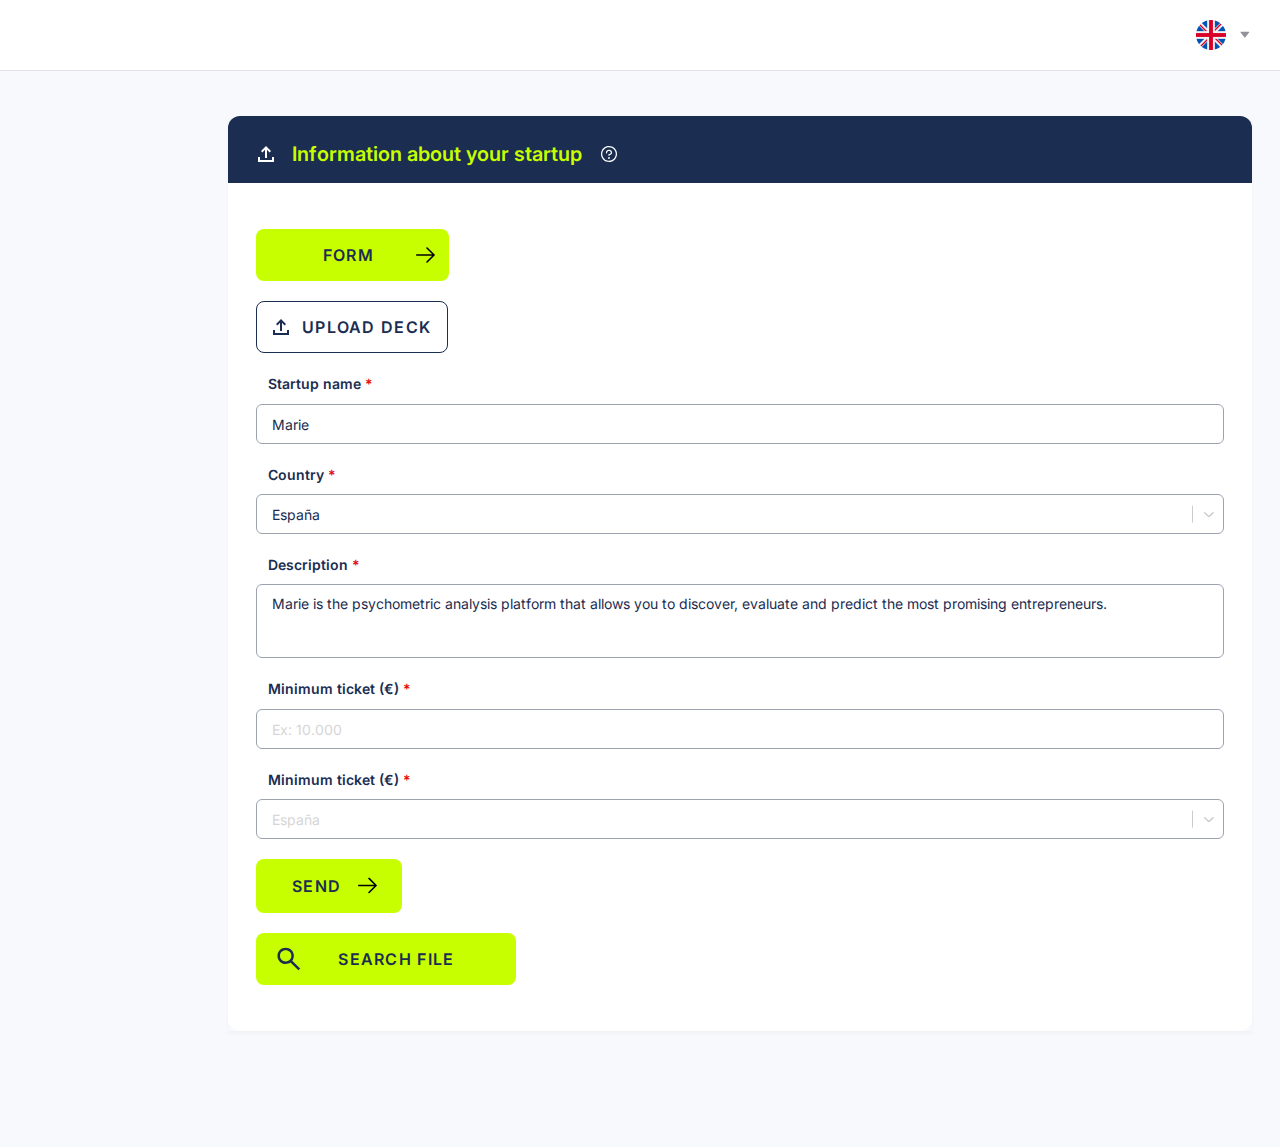
==== index.html @ cdb534d4 "folse" ====
<!DOCTYPE html>
<html lang="en">

<head>
  <meta charset="UTF-8" />
  <meta http-equiv="X-UA-Compatible" content="IE=edge" />
  <meta name="viewport" content="width=device-width, initial-scale=1.0" />
  <link rel="preconnect" href="https://fonts.googleapis.com">
  <link rel="preconnect" href="https://fonts.gstatic.com" crossorigin>
  <link href="https://fonts.googleapis.com/css2?family=Inter:wght@300;400;500;600;700&display=swap" rel="stylesheet">
  <link
    href="https://fonts.googleapis.com/css2?family=Poppins:ital,wght@0,300;0,400;0,500;0,600;0,700;1,300;1,400;1,500;1,600;1,700&display=swap"
    rel="stylesheet">
  <link
    href="https://fonts.googleapis.com/css2?family=Roboto:ital,wght@0,300;0,400;0,500;0,700;1,300;1,400;1,500;1,700&display=swap"
    rel="stylesheet">
  <link rel="stylesheet" href="css/main.css" />
  <!-- <link rel="icon" href="images/logo-small.svg" /> -->
  <title>Home</title>
</head>

<body>
  <div class="main">
    <!-- #header -->
    <header class="header" id="header">
      <div class="autoContainer">
        <div class="header__inner">
          <div class="input input--select _language">
            <input type="hidden">
            <div class="input__container">
              <div class="input__selected">
                <div class="input__image">
                </div>
              </div>
              <span class="ico">
                <svg width="11" height="7" viewBox="0 0 11 7" fill="none" xmlns="http://www.w3.org/2000/svg">
                  <path fill-rule="evenodd" clip-rule="evenodd"
                    d="M9.61886 0C10.038 0 10.2711 0.484796 10.0094 0.812207L5.71985 6.17812C5.51969 6.42851 5.13892 6.42851 4.93876 6.17812L0.649204 0.812207C0.38747 0.484796 0.620583 0 1.03975 0L9.61886 0Z"
                    fill="currentCollor" />
                </svg>
              </span>
            </div>
            <ul class="input__dropdown">
              <li class="input__dropdown-item" data-default data-value="en">
                <div class="input__image">
                  <img src="./images/language/en.png" alt="en">
                </div>
              </li>
              <li class="input__dropdown-item" data-value="sp">
                <div class="input__image">
                  <img src="./images/language/sp.png" alt="sp">
                </div>
              </li>
              <li class="input__dropdown-item" data-value="sp">
                <div class="input__image">
                  <img src="./images/language/sp.png" alt="sp">
                </div>
              </li>
            </ul>
          </div>
        </div>
      </div>
    </header>
    <!-- #header end -->
    <div class="wrapper">
      <!-- #container -->
      <section class="container">
        <div class="container__inner">
          <div class="container__header">
            <button class="button button--ico">
              <span class="ico">
                <svg width="16" height="16" viewBox="0 0 16 16" fill="none" xmlns="http://www.w3.org/2000/svg">
                  <path d="M7 12V3.85L4.4 6.45L3 5L8 0L13 5L11.6 6.45L9 3.85V12H7ZM0 16V11H2V14H14V11H16V16H0Z"
                    fill="currentCollor" />
                </svg>
              </span>
            </button>
            <h5>
              Information about your startup
            </h5>
            <div class="tooltip">
              <div class="tooltip__content">
                <p>Check or complete information about your startup.
                  It will be used to match with investors</p>
                <span class="tooltip__content-shape">
                  <img src="./images/icons/tooltip-shape.svg" alt="shape">
                </span>
              </div>
              <button class="button button--ico tooltip__button">
                <span class="ico">
                  <svg width="21" height="21" viewBox="0 0 21 21" fill="none" xmlns="http://www.w3.org/2000/svg">
                    <path
                      d="M11.7115 15.75C11.7115 15.9896 11.6405 16.2239 11.5074 16.4231C11.3742 16.6223 11.185 16.7776 10.9636 16.8693C10.7423 16.961 10.4987 16.985 10.2636 16.9383C10.0286 16.8915 9.81275 16.7761 9.64332 16.6067C9.47388 16.4372 9.35849 16.2214 9.31174 15.9864C9.265 15.7513 9.28899 15.5077 9.38069 15.2864C9.47239 15.065 9.62767 14.8758 9.82691 14.7426C10.0261 14.6095 10.2604 14.5385 10.5 14.5385C10.8213 14.5385 11.1295 14.6661 11.3567 14.8933C11.5839 15.1205 11.7115 15.4287 11.7115 15.75ZM10.5 4.84615C8.27279 4.84615 6.46154 6.47668 6.46154 8.48077V8.88461C6.46154 9.09883 6.54664 9.30427 6.69811 9.45574C6.84958 9.60721 7.05502 9.69231 7.26923 9.69231C7.48345 9.69231 7.68889 9.60721 7.84036 9.45574C7.99183 9.30427 8.07693 9.09883 8.07693 8.88461V8.48077C8.07693 7.37019 9.16428 6.46154 10.5 6.46154C11.8357 6.46154 12.9231 7.37019 12.9231 8.48077C12.9231 9.59134 11.8357 10.5 10.5 10.5C10.2858 10.5 10.0803 10.5851 9.92888 10.7366C9.77741 10.888 9.69231 11.0935 9.69231 11.3077V12.1154C9.69231 12.3296 9.77741 12.535 9.92888 12.6865C10.0803 12.838 10.2858 12.9231 10.5 12.9231C10.7142 12.9231 10.9197 12.838 11.0711 12.6865C11.2226 12.535 11.3077 12.3296 11.3077 12.1154V12.0427C13.1492 11.7045 14.5385 10.2355 14.5385 8.48077C14.5385 6.47668 12.7272 4.84615 10.5 4.84615ZM21 10.5C21 12.5767 20.3842 14.6068 19.2304 16.3335C18.0767 18.0602 16.4368 19.406 14.5182 20.2007C12.5996 20.9954 10.4884 21.2034 8.45155 20.7982C6.41475 20.3931 4.54383 19.3931 3.07538 17.9246C1.60693 16.4562 0.606904 14.5852 0.201759 12.5484C-0.203385 10.5116 0.00454949 8.40045 0.799269 6.48182C1.59399 4.5632 2.9398 2.92332 4.66652 1.76957C6.39323 0.615814 8.4233 0 10.5 0C13.2839 0.00293982 15.9529 1.11013 17.9214 3.07862C19.8899 5.04712 20.9971 7.71613 21 10.5ZM19.3846 10.5C19.3846 8.74279 18.8635 7.02504 17.8873 5.56397C16.911 4.1029 15.5234 2.96414 13.9 2.29169C12.2765 1.61923 10.4901 1.44328 8.7667 1.7861C7.04325 2.12891 5.46017 2.97509 4.21763 4.21763C2.9751 5.46016 2.12892 7.04325 1.7861 8.7667C1.44329 10.4901 1.61923 12.2765 2.29169 13.9C2.96414 15.5234 4.10291 16.911 5.56398 17.8873C7.02504 18.8635 8.74279 19.3846 10.5 19.3846C12.8555 19.3819 15.1138 18.445 16.7794 16.7794C18.445 15.1138 19.3819 12.8555 19.3846 10.5Z"
                      fill="currentCollor" />
                  </svg>
                </span>
              </button>
            </div>
          </div>
          <div class="container__content">
            <button class="button button--primary">
              <span>
                FORM
              </span>
              <span class="ico">
                <svg width="23" height="19" viewBox="0 0 23 19" fill="none" xmlns="http://www.w3.org/2000/svg">
                  <path
                    d="M12.7382 18.7214C12.6491 18.6332 12.5784 18.5284 12.5302 18.4131C12.482 18.2978 12.4572 18.1742 12.4572 18.0493C12.4572 17.9245 12.482 17.8009 12.5302 17.6855C12.5784 17.5702 12.6491 17.4655 12.7382 17.3772L19.7278 10.4498L0.958301 10.4498C0.704143 10.4498 0.460395 10.3497 0.280679 10.1716C0.100963 9.99345 -4.26266e-07 9.75183 -4.15253e-07 9.49989C-4.04241e-07 9.24795 0.100963 9.00633 0.280679 8.82818C0.460395 8.65004 0.704143 8.54995 0.958301 8.54995L19.7278 8.54996L12.7382 1.62254C12.5584 1.4443 12.4574 1.20254 12.4574 0.950464C12.4574 0.698385 12.5584 0.456631 12.7382 0.278384C12.918 0.100137 13.1619 -4.28158e-07 13.4162 -4.1892e-07C13.6705 -4.09682e-07 13.9144 0.100137 14.0942 0.278384L22.7189 8.82781C22.808 8.91603 22.8787 9.0208 22.927 9.13612C22.9752 9.25144 23 9.37506 23 9.49989C23 9.62473 22.9752 9.74834 22.927 9.86366C22.8787 9.97898 22.808 10.0837 22.7189 10.172L14.0942 18.7214C14.0052 18.8097 13.8995 18.8798 13.7832 18.9276C13.6669 18.9754 13.5422 19 13.4162 19C13.2903 19 13.1656 18.9754 13.0493 18.9276C12.9329 18.8798 12.8272 18.8097 12.7382 18.7214Z"
                    fill="currentCollor" />
                </svg>
              </span>
            </button>
            <button class="button button--border">
              <span class="ico">
                <svg width="16" height="16" viewBox="0 0 16 16" fill="none" xmlns="http://www.w3.org/2000/svg">
                  <path d="M7 12V3.85L4.4 6.45L3 5L8 0L13 5L11.6 6.45L9 3.85V12H7ZM0 16V11H2V14H14V11H16V16H0Z"
                    fill="currentCollor" />
                </svg>
              </span>
              <span>
                upload deck
              </span>
            </button>
            <div class="input__wrapper">
              <label for="name">
                Startup name
                <span>
                  *
                </span>
              </label>
              <div class="input">
                <input type="text" placeholder="Marie" id="name">
              </div>
            </div>
            <div class="input__wrapper">
              <label>
                Country
                <span>
                  *
                </span>
              </label>
              <div class="input input--select">
                <input type="hidden">
                <div class="input__container">
                  <div class="input__selected">
                  </div>
                  <div class="input__container-ico">
                    <span class="ico">
                      <svg width="440" height="240" viewBox="0 0 440 240" fill="none">
                        <path
                          d="M9.76325 9.88357C-3.25442 22.9006 -3.25442 44.0072 9.76325 57.0239L172.836 219.937C198.876 245.951 241.07 245.941 267.096 219.917L430.106 56.9039C443.126 43.8872 443.126 22.7806 430.106 9.76325C417.09 -3.25442 395.983 -3.25442 382.966 9.76325L243.446 149.284C230.43 162.304 209.323 162.301 196.306 149.284L56.9036 9.88357C43.8862 -3.13409 22.7806 -3.13409 9.76325 9.88357Z"
                          fill="currentCollor" />
                      </svg>
                    </span>
                  </div>
                </div>
                <ul class="input__dropdown">
                  <li class="input__dropdown-item" data-default data-value="sp">
                    <span>
                      España
                    </span>
                  </li>
                  <li class="input__dropdown-item" data-value="en">
                    <span>
                      English
                    </span>
                  </li>
                  <li class="input__dropdown-item" data-value="tr">
                    <span>
                      Turkish
                    </span>
                  </li>
                </ul>
              </div>
            </div>
            <div class="input__wrapper">
              <label>
                Description
                <span>
                  *
                </span>
              </label>
              <div class="input">
                <textarea
                  placeholder="Marie is the psychometric analysis platform that allows you to discover, evaluate and predict the most promising entrepreneurs."></textarea>
              </div>
            </div>
            <div class="input__wrapper">
              <label>
                Minimum ticket (€)
                <span>
                  *
                </span>
              </label>
              <div class="input input--opacity">
                <input type="text" placeholder="Ex: 10.000">
              </div>
            </div>
            <div class="input__wrapper">
              <label>
                Minimum ticket (€)
                <span>
                  *
                </span>
              </label>
              <div class="input input--select input--opacity">
                <input type="hidden">
                <div class="input__container">
                  <div class="input__selected">
                  </div>
                  <div class="input__container-ico">
                    <span class="ico">
                      <svg width="440" height="240" viewBox="0 0 440 240" fill="none">
                        <path
                          d="M9.76325 9.88357C-3.25442 22.9006 -3.25442 44.0072 9.76325 57.0239L172.836 219.937C198.876 245.951 241.07 245.941 267.096 219.917L430.106 56.9039C443.126 43.8872 443.126 22.7806 430.106 9.76325C417.09 -3.25442 395.983 -3.25442 382.966 9.76325L243.446 149.284C230.43 162.304 209.323 162.301 196.306 149.284L56.9036 9.88357C43.8862 -3.13409 22.7806 -3.13409 9.76325 9.88357Z"
                          fill="currentCollor" />
                      </svg>
                    </span>
                  </div>
                </div>
                <ul class="input__dropdown">
                  <li class="input__dropdown-item" data-default data-value="sp">
                    <span>
                      España
                    </span>
                  </li>
                  <li class="input__dropdown-item" data-value="en">
                    <span>
                      English
                    </span>
                  </li>
                  <li class="input__dropdown-item" data-value="tr">
                    <span>
                      Turkish
                    </span>
                  </li>
                </ul>
              </div>
            </div>
            <button class="button button--primary _sm">
              <span>
                send
              </span>
              <span class="ico">
                <svg width="23" height="19" viewBox="0 0 23 19" fill="none" xmlns="http://www.w3.org/2000/svg">
                  <path
                    d="M12.7382 18.7214C12.6491 18.6332 12.5784 18.5284 12.5302 18.4131C12.482 18.2978 12.4572 18.1742 12.4572 18.0493C12.4572 17.9245 12.482 17.8009 12.5302 17.6855C12.5784 17.5702 12.6491 17.4655 12.7382 17.3772L19.7278 10.4498L0.958301 10.4498C0.704143 10.4498 0.460395 10.3497 0.280679 10.1716C0.100963 9.99345 -4.26266e-07 9.75183 -4.15253e-07 9.49989C-4.04241e-07 9.24795 0.100963 9.00633 0.280679 8.82818C0.460395 8.65004 0.704143 8.54995 0.958301 8.54995L19.7278 8.54996L12.7382 1.62254C12.5584 1.4443 12.4574 1.20254 12.4574 0.950464C12.4574 0.698385 12.5584 0.456631 12.7382 0.278384C12.918 0.100137 13.1619 -4.28158e-07 13.4162 -4.1892e-07C13.6705 -4.09682e-07 13.9144 0.100137 14.0942 0.278384L22.7189 8.82781C22.808 8.91603 22.8787 9.0208 22.927 9.13612C22.9752 9.25144 23 9.37506 23 9.49989C23 9.62473 22.9752 9.74834 22.927 9.86366C22.8787 9.97898 22.808 10.0837 22.7189 10.172L14.0942 18.7214C14.0052 18.8097 13.8995 18.8798 13.7832 18.9276C13.6669 18.9754 13.5422 19 13.4162 19C13.2903 19 13.1656 18.9754 13.0493 18.9276C12.9329 18.8798 12.8272 18.8097 12.7382 18.7214Z"
                    fill="currentCollor" />
                </svg>
              </span>
            </button>
            <button class="button button--primary _icoLeft">
              <span>
                search file
              </span>
              <span class="ico">
                <svg width="26" height="26" viewBox="0 0 26 26" fill="none" xmlns="http://www.w3.org/2000/svg">
                  <path
                    d="M23.1811 25.3158L14.5722 16.6947C13.8889 17.2421 13.1032 17.6754 12.215 17.9947C11.3268 18.314 10.3816 18.4737 9.37951 18.4737C6.89705 18.4737 4.7963 17.6125 3.07725 15.8901C1.3582 14.1677 0.498225 12.064 0.497314 9.57894C0.497314 7.09298 1.35729 4.98926 3.07725 3.26778C4.79721 1.54631 6.89796 0.685116 9.37951 0.684204C11.862 0.684204 13.9632 1.5454 15.6831 3.26778C17.4031 4.99017 18.2626 7.09389 18.2617 9.57894C18.2617 10.5824 18.1023 11.5289 17.7834 12.4184C17.4646 13.3079 17.0319 14.0947 16.4853 14.7789L25.0942 23.4L23.1811 25.3158ZM9.37951 15.7368C11.0876 15.7368 12.5398 15.1384 13.7359 13.9415C14.932 12.7446 15.5296 11.2904 15.5287 9.57894C15.5287 7.86841 14.9311 6.4147 13.7359 5.21778C12.5407 4.02087 11.0885 3.42196 9.37951 3.42105C7.6714 3.42105 6.21973 4.01996 5.0245 5.21778C3.82928 6.41561 3.23121 7.86933 3.2303 9.57894C3.2303 11.2895 3.82837 12.7436 5.0245 13.9415C6.22064 15.1393 7.67231 15.7377 9.37951 15.7368Z"
                    fill="currentCollor" />
                </svg>
              </span>
            </button>
          </div>
        </div>
      </section>
      <!-- #container end -->
    </div>

  </div>
  <!-- <script src="js/main.js"></script> -->
  <script src="js/customSelect.js"></script>
</body>

</html>
---- css/main.css ----
@import "./animate.css";
@-webkit-keyframes zoomInCenter {
  from {
    opacity: 0;
    -webkit-transform: translate(-50%, -50%) scale(0.9);
            transform: translate(-50%, -50%) scale(0.9);
  }
  30% {
    opacity: 1;
  }
  to {
    opacity: 1;
    -webkit-transform: translate(-50%, -50%) scale(1);
            transform: translate(-50%, -50%) scale(1);
  }
}
@keyframes zoomInCenter {
  from {
    opacity: 0;
    -webkit-transform: translate(-50%, -50%) scale(0.9);
            transform: translate(-50%, -50%) scale(0.9);
  }
  30% {
    opacity: 1;
  }
  to {
    opacity: 1;
    -webkit-transform: translate(-50%, -50%) scale(1);
            transform: translate(-50%, -50%) scale(1);
  }
}
@-webkit-keyframes zoomIn {
  from {
    opacity: 0;
    -webkit-transform: scale(0.9);
            transform: scale(0.9);
  }
  30% {
    opacity: 1;
  }
  to {
    opacity: 1;
    -webkit-transform: scale(1);
            transform: scale(1);
  }
}
@keyframes zoomIn {
  from {
    opacity: 0;
    -webkit-transform: scale(0.9);
            transform: scale(0.9);
  }
  30% {
    opacity: 1;
  }
  to {
    opacity: 1;
    -webkit-transform: scale(1);
            transform: scale(1);
  }
}
@-webkit-keyframes fadeInUp {
  from {
    opacity: 0;
    -webkit-transform: translateY(10%);
            transform: translateY(10%);
  }
  to {
    opacity: 1;
    -webkit-transform: translateY(0);
            transform: translateY(0);
  }
}
@keyframes fadeInUp {
  from {
    opacity: 0;
    -webkit-transform: translateY(10%);
            transform: translateY(10%);
  }
  to {
    opacity: 1;
    -webkit-transform: translateY(0);
            transform: translateY(0);
  }
}
@-webkit-keyframes sticky {
  from {
    opacity: 0;
    -webkit-transform: translateY(-110%);
            transform: translateY(-110%);
  }
  50% {
    opacity: 1;
  }
  to {
    opacity: 1;
    -webkit-transform: translateY(0);
            transform: translateY(0);
  }
}
@keyframes sticky {
  from {
    opacity: 0;
    -webkit-transform: translateY(-110%);
            transform: translateY(-110%);
  }
  50% {
    opacity: 1;
  }
  to {
    opacity: 1;
    -webkit-transform: translateY(0);
            transform: translateY(0);
  }
}
@-webkit-keyframes animInUp {
  from {
    -webkit-transform: translateY(10%) scale(0.98);
            transform: translateY(10%) scale(0.98);
  }
  to {
    -webkit-transform: translateY(0);
            transform: translateY(0);
  }
}
@keyframes animInUp {
  from {
    -webkit-transform: translateY(10%) scale(0.98);
            transform: translateY(10%) scale(0.98);
  }
  to {
    -webkit-transform: translateY(0);
            transform: translateY(0);
  }
}
.animInUp {
  -webkit-animation-name: animInUp;
  animation-name: animInUp;
}

.zoomInCenter {
  -webkit-animation-name: zoomInCenter;
          animation-name: zoomInCenter;
  -webkit-animation-timing-function: ease-in-out;
          animation-timing-function: ease-in-out;
}

/* Typography */
h1 {
  font-size: 52px;
}

h2 {
  font-size: 48px;
}
h2._sm {
  font-size: 40px;
}

h3 {
  font-size: 32px;
}

h4 {
  font-size: 24px;
}

h5 {
  font-size: 20px;
}

h6 {
  font-size: 16px;
}

h1,
h2,
h3,
h4,
h5,
h6 {
  font-family: "Inter", sans-serif;
  font-weight: 600;
  line-height: 1.2em;
}

p {
  line-height: 1.6em;
}
p._lg {
  font-size: 20px;
}

:root {
  height: 100%;
}

html {
  height: 100%;
  scroll-behavior: smooth;
}

* {
  margin: 0px;
  padding: 0px;
  border: none;
  outline: none;
  -webkit-box-sizing: border-box;
          box-sizing: border-box;
}

button {
  cursor: pointer;
  outline: none;
  background: transparent;
}
button:focus {
  outline: none;
}

input::-webkit-outer-spin-button,
input::-webkit-inner-spin-button {
  -webkit-appearance: none;
  margin: 0;
}

/* width */
::-webkit-scrollbar {
  width: 6px;
  height: 6px;
}

/* Track */
::-webkit-scrollbar-track {
  background: #fff;
}

/* Handle */
::-webkit-scrollbar-thumb {
  background: rgba(0, 0, 0, 0.2);
  border-radius: 10px;
}

/* Handle on hover */
::-webkit-scrollbar-thumb:hover {
  background: rgba(0, 0, 0, 0.3);
}

body {
  height: 100%;
  cursor: default;
  font-size: 14px;
  color: #1b2d51;
  line-height: 1.6em;
  font-weight: 400;
  font-family: "Inter", sans-serif;
  background: #f7f9fc;
  -webkit-font-smoothing: antialiased;
  -moz-font-smoothing: antialiased;
}

body.active {
  overflow: hidden;
}

a {
  cursor: pointer;
  text-decoration: none;
  color: #000;
}

ul,
li {
  list-style: none;
  padding: 0px;
  margin: 0px;
}

img,
svg {
  pointer-events: none;
}

.main {
  display: -webkit-box;
  display: -ms-flexbox;
  display: flex;
  -webkit-box-orient: vertical;
  -webkit-box-direction: normal;
      -ms-flex-direction: column;
          flex-direction: column;
  overflow: hidden;
  min-height: 100%;
}

.autoContainer {
  max-width: 1600px;
  margin: 0 auto;
  padding: 0 28px;
}

.wrapper {
  width: 100%;
  max-width: 1584px;
  margin: 0 auto;
  padding: 70px 0 70px 200px;
}

.input {
  display: -webkit-box;
  display: -ms-flexbox;
  display: flex;
  width: 100%;
  font-size: 14px;
}
.input input,
.input textarea, .input__selected {
  padding: 0.8em 1.1em 0.7em;
  border-radius: 6px;
  width: 100%;
  background-color: #fff;
  border: 1px solid #9CA3AF;
  resize: none;
  -webkit-transition: 0.3s ease-out;
  transition: 0.3s ease-out;
  color: #1b2d51;
  font-family: "Inter", sans-serif;
  font-style: normal;
  font-weight: 400;
  font-size: inherit;
  line-height: 1;
}
.input input::-webkit-input-placeholder, .input textarea::-webkit-input-placeholder, .input__selected::-webkit-input-placeholder {
  color: inherit;
}
.input input::-moz-placeholder, .input textarea::-moz-placeholder, .input__selected::-moz-placeholder {
  color: inherit;
}
.input input:-ms-input-placeholder, .input textarea:-ms-input-placeholder, .input__selected:-ms-input-placeholder {
  color: inherit;
}
.input input::-ms-input-placeholder, .input textarea::-ms-input-placeholder, .input__selected::-ms-input-placeholder {
  color: inherit;
}
.input input::placeholder,
.input textarea::placeholder, .input__selected::placeholder {
  color: inherit;
}
.input input:focus,
.input textarea:focus {
  border-color: #000000;
}
.input textarea {
  min-height: 74px;
}
.input--opacity input::-webkit-input-placeholder {
  color: #D6D6D6;
}
.input--opacity input::-moz-placeholder {
  color: #D6D6D6;
}
.input--opacity input:-ms-input-placeholder {
  color: #D6D6D6;
}
.input--opacity input::-ms-input-placeholder {
  color: #D6D6D6;
}
.input--opacity input::placeholder {
  color: #D6D6D6;
}
.input--opacity .input__selected {
  color: #D6D6D6;
}
.input--select {
  position: relative;
  min-width: 130px;
}
.input--select .input__selected {
  cursor: pointer;
  -webkit-transition: all 0.2s ease-in-out 0s;
  transition: all 0.2s ease-in-out 0s;
  -moz-transition: all 0.2s ease-in-out 0s;
  padding: 0.9em 3em 0.8em 1.1em;
}
.input--select .input__dropdown {
  position: absolute;
  top: 100%;
  left: 0;
  width: 100%;
  border: 1px solid #ccc;
  border-top: unset;
  font-size: inherit;
  border-radius: 0 0 6px 6px;
  -webkit-transition: all 0.2s ease-in-out 0s;
  transition: all 0.2s ease-in-out 0s;
  -moz-transition: all 0.2s ease-in-out 0s;
  max-height: 0;
  opacity: 0;
  pointer-events: none;
  background: #fff;
}
.input--select .input__dropdown-item {
  padding: 0.5em 1.1em 0.5em;
  border-bottom: 1px solid #ccc;
  -webkit-transition: all 0.2s ease-in-out 0s;
  transition: all 0.2s ease-in-out 0s;
  -moz-transition: all 0.2s ease-in-out 0s;
  cursor: pointer;
}
.input--select .input__dropdown-item:last-child {
  border-bottom: unset;
}
.input--select .input__dropdown-item:hover {
  opacity: 0.7;
}
.input--select .input__container {
  position: relative;
  font-size: inherit;
  width: inherit;
  -webkit-transition: all 0.2s ease-in-out 0s;
  transition: all 0.2s ease-in-out 0s;
  -moz-transition: all 0.2s ease-in-out 0s;
}
.input--select .input__container-ico {
  font-size: inherit;
  position: absolute;
  right: 10px;
  top: 50%;
  -webkit-transform: translateY(-50%);
          transform: translateY(-50%);
  width: 1.6em;
  height: 1.2em;
  color: #ccc;
}
.input--select .input__container-ico::before {
  content: "";
  width: 1px;
  height: 100%;
  position: absolute;
  left: 0;
  top: 0;
  background: currentColor;
}
.input--select .input__container-ico .ico {
  color: inherit;
  font-size: inherit;
  width: 0.7em;
  height: 0.7em;
  position: absolute;
  right: 0;
  top: 50%;
  -webkit-transform: translateY(-50%);
          transform: translateY(-50%);
}
.input--select .input__container:hover {
  opacity: 0.7;
}
.input--select.active .input__selected {
  border-color: #000000;
  border-radius: 6px 6px 0 0;
  border-bottom-color: #ccc;
}
.input--select.active .input__dropdown {
  max-height: 500px;
  opacity: 1;
  pointer-events: all;
  border-color: #000000;
}
.input--select.active .input__container-ico .ico {
  -webkit-transform: translateY(-50%) rotate(180deg);
          transform: translateY(-50%) rotate(180deg);
}
.input--select._language {
  min-width: 56px;
  width: auto;
}
.input--select._language .input__selected {
  padding: 0 24px 0 0;
  border: unset;
}
.input--select._language .input__image {
  font-size: 15px;
  width: 2em;
  height: 2em;
  display: -webkit-box;
  display: -ms-flexbox;
  display: flex;
  -webkit-box-align: center;
      -ms-flex-align: center;
          align-items: center;
  -webkit-box-pack: center;
      -ms-flex-pack: center;
          justify-content: center;
  border-radius: 50%;
}
.input--select._language .input__image img {
  width: 100%;
  height: 100%;
}
.input--select._language .input__container .ico {
  position: absolute;
  right: 0;
  top: 50%;
  -webkit-transform: translateY(-50%);
          transform: translateY(-50%);
  color: #92929d;
  width: 10px;
}
.input--select._language .input__dropdown {
  top: calc(100% + 20px);
  -webkit-box-shadow: 0px 3px 4px 0px rgba(0, 0, 0, 0.1);
          box-shadow: 0px 3px 4px 0px rgba(0, 0, 0, 0.1);
  border: 1px solid #ccc;
}
.input--select._language .input__dropdown-item {
  padding: 10px 5px;
  display: -webkit-box;
  display: -ms-flexbox;
  display: flex;
  -webkit-box-align: center;
      -ms-flex-align: center;
          align-items: center;
  -webkit-box-pack: center;
      -ms-flex-pack: center;
          justify-content: center;
}
.input--select._language.active .input__dropdown {
  border-radius: 6px;
}
.input__wrapper {
  width: 100%;
  display: -webkit-box;
  display: -ms-flexbox;
  display: flex;
  -webkit-box-orient: vertical;
  -webkit-box-direction: normal;
      -ms-flex-direction: column;
          flex-direction: column;
  gap: 8px;
}
.input__wrapper label {
  padding-left: 12px;
  font-size: 14px;
  font-weight: 600;
}
.input__wrapper label span {
  color: #e40d0d;
}

.button {
  cursor: pointer;
  display: -webkit-box;
  display: -ms-flexbox;
  display: flex;
  -webkit-box-align: center;
      -ms-flex-align: center;
          align-items: center;
  -webkit-box-pack: center;
      -ms-flex-pack: center;
          justify-content: center;
  padding: 1.07em 1em;
  border: 1px solid transparent;
  border-radius: 0.5em;
  color: #1b2d51;
  font-family: "Inter", sans-serif;
  font-style: normal;
  font-weight: 600;
  font-size: 16px;
  letter-spacing: 1.28px;
  line-height: 1;
  -webkit-transition: all 0.3s ease;
  transition: all 0.3s ease;
}
.button--primary {
  background: #c7ff00;
  gap: 40px;
  position: relative;
  min-width: 193px;
  text-transform: uppercase;
  padding: 1.07em 2.5em 1.07em 2em;
}
.button--primary:hover {
  opacity: 0.7;
}
.button--primary .ico {
  font-size: inherit;
  position: absolute;
  right: 13px;
  top: 50%;
  -webkit-transform: translateY(-50%);
          transform: translateY(-50%);
  color: #000000;
  width: 1.18em;
  height: 1.43em;
}
.button--primary._sm {
  min-width: 146px;
  padding: 0.9em 1.5em;
  -webkit-box-pack: end;
      -ms-flex-pack: end;
          justify-content: flex-end;
  gap: 17px;
}
.button--primary._sm .ico {
  position: unset;
  -webkit-transform: unset;
          transform: unset;
}
.button--primary._icoLeft {
  padding: 1.07em 2em 1.07em 3.3em;
  min-width: 260px;
}
.button--primary._icoLeft .ico {
  right: unset;
  left: 20px;
  top: 50%;
  width: 1.5em;
  height: 1.5em;
  color: #1b2d51;
}
.button--border {
  gap: 13px;
  border-color: #1b2d51;
  text-transform: uppercase;
}
.button--border:hover {
  background: rgba(27, 45, 81, 0.1);
}
.button--ico {
  width: 21px;
  height: 21px;
  padding: unset;
}
.button--ico:hover {
  opacity: 0.7;
}
.button:active {
  opacity: 0.7;
}
.button:disabled {
  cursor: default;
  opacity: 0.5 !important;
}

.ratioImage {
  position: relative;
  padding-bottom: 65%;
  width: 100%;
}
.ratioImage img {
  position: absolute;
  top: 0;
  left: 0;
  width: 100%;
  height: 100%;
  -o-object-fit: cover;
     object-fit: cover;
}
.ratioImage--contain img {
  -o-object-fit: contain;
     object-fit: contain;
}

.badge {
  border-radius: 100px;
  padding: 0.3em 0.5em;
  color: #000000;
  font-style: normal;
  font-weight: 500;
  font-size: 15px;
  line-height: 1;
}

.checkbox {
  display: -webkit-inline-box;
  display: -ms-inline-flexbox;
  display: inline-flex;
  position: relative;
  font-size: 18px;
  z-index: 0;
}
.checkbox input {
  width: 1em;
  height: 1em;
  z-index: 1;
  font-size: inherit;
  opacity: 0;
}
.checkbox input:checked + span::before {
  border-color: #000000;
}
.checkbox span {
  position: absolute;
  top: 0;
  left: 0;
  width: 100%;
  height: 100%;
}
.checkbox span::after {
  content: "";
  position: absolute;
  display: block;
  top: 0;
  left: 0;
  width: 100%;
  height: 100%;
  border: 1.5px solid #000000;
  -webkit-box-sizing: border-box;
          box-sizing: border-box;
}
.checkbox span::before {
  content: "";
  position: absolute;
  display: block;
  top: 40%;
  left: 50%;
  width: 0.25em;
  height: 0.5em;
  border-bottom: 1.5px solid rgba(0, 0, 0, 0.2);
  border-right: 1.5px solid rgba(0, 0, 0, 0.2);
  -webkit-transition: 0.1s ease;
  transition: 0.1s ease;
  -webkit-transform: translate(-50%, -50%) rotate(45deg);
          transform: translate(-50%, -50%) rotate(45deg);
}
.checkbox__outer {
  display: -webkit-box;
  display: -ms-flexbox;
  display: flex;
  -webkit-box-align: center;
      -ms-flex-align: center;
          align-items: center;
}
.checkbox__outer label {
  color: #000000;
  font-style: normal;
  font-weight: 400;
  font-size: 16px;
  line-height: 1.4;
  margin-left: 0.7em;
}
.checkbox__outer label a {
  color: inherit;
  font-style: normal;
  font-weight: 400;
  font-size: inherit;
  text-decoration: underline;
  -webkit-transition: 0.3s ease;
  transition: 0.3s ease;
}
.checkbox__outer label a:hover {
  opacity: 0.6;
}

.custIcon {
  position: relative;
  display: inline-block;
  font-size: 16px;
  height: 0.8em;
  width: 0.8em;
  color: inherit;
}
.custIcon--left::before {
  content: "";
  display: block;
  position: absolute;
  top: 50%;
  left: 50%;
  width: 75%;
  height: 75%;
  background: transparent;
  border-left: 2px solid currentColor;
  border-bottom: 2px solid currentColor;
  -webkit-transform: translate(-25%, -50%) rotate(45deg);
          transform: translate(-25%, -50%) rotate(45deg);
}
.custIcon--rtArr:after {
  content: "";
  display: block;
  position: absolute;
  top: 50%;
  left: 50%;
  width: 75%;
  height: 75%;
  background: transparent;
  border-right: 2px solid currentColor;
  border-top: 2px solid currentColor;
  -webkit-transform: translate(-50%, -50%);
          transform: translate(-50%, -50%);
}
.custIcon--rtArr::before {
  content: "";
  display: block;
  position: absolute;
  top: 50%;
  left: 50%;
  width: 100%;
  height: 2px;
  background: currentColor;
  -webkit-transform: translate(-50%, -50%) rotate(-45deg);
          transform: translate(-50%, -50%) rotate(-45deg);
}
.custIcon--right::before {
  content: "";
  display: block;
  position: absolute;
  top: 50%;
  left: 50%;
  width: 75%;
  height: 75%;
  background: transparent;
  border-right: 2px solid currentColor;
  border-top: 2px solid currentColor;
  -webkit-transform: translate(-75%, -50%) rotate(45deg);
          transform: translate(-75%, -50%) rotate(45deg);
}
.custIcon--up::before {
  content: "";
  position: absolute;
  display: block;
  top: 50%;
  left: 50%;
  border-bottom: 5px solid #7b8a8a;
  border-right: 5px solid transparent;
  border-left: 5px solid transparent;
  -webkit-transform: translate(-50%, -50%);
          transform: translate(-50%, -50%);
  -webkit-transition: all 0.3s ease-in-out;
  transition: all 0.3s ease-in-out;
}
.custIcon--down::before {
  content: "";
  position: absolute;
  display: block;
  top: 50%;
  left: 50%;
  border-top: 5px solid #7b8a8a;
  border-right: 5px solid transparent;
  border-left: 5px solid transparent;
  -webkit-transform: translate(-50%, -50%);
          transform: translate(-50%, -50%);
  -webkit-transition: all 0.3s ease-in-out;
  transition: all 0.3s ease-in-out;
}
.custIcon--cross:before, .custIcon--cross:after {
  content: "";
  display: block;
  position: absolute;
  top: 50%;
  left: 50%;
  width: 2px;
  height: 100%;
  background: #000000;
}
.custIcon--cross:before {
  -webkit-transform: translate(-50%, -50%) rotate(45deg);
          transform: translate(-50%, -50%) rotate(45deg);
}
.custIcon--cross:after {
  -webkit-transform: translate(-50%, -50%) rotate(-45deg);
          transform: translate(-50%, -50%) rotate(-45deg);
}
.custIcon--tick {
  margin-right: 5px;
}
.custIcon--tick:after {
  content: "";
  display: block;
  position: absolute;
  top: 50%;
  left: 50%;
  width: 45%;
  height: 80%;
  border-bottom: 2px solid #000000;
  border-right: 2px solid #000000;
  -webkit-transform: translate(-50%, -50%) rotate(45deg);
          transform: translate(-50%, -50%) rotate(45deg);
}
.custIcon--dots {
  font-size: 5px;
  width: 1em;
  height: 1em;
  border-radius: 50%;
  background: #000000;
  -webkit-transition: 0.2s ease-in;
  transition: 0.2s ease-in;
}
.custIcon--dots:before, .custIcon--dots:after {
  content: "";
  display: block;
  position: absolute;
  top: 0;
  width: 1em;
  height: 1em;
  border-radius: 50%;
  background: inherit;
  -webkit-transition: 0.2s ease-in;
  transition: 0.2s ease-in;
}
.custIcon--dots:before {
  left: calc(100% + 0.75em);
}
.custIcon--dots:after {
  right: calc(100% + 0.75em);
}
.custIcon--dots.active {
  width: 4.5em;
  border-radius: 2px;
}
.custIcon--dots.active:before, .custIcon--dots.active:after {
  opacity: 0;
}
.custIcon--rounded {
  font-size: inherit;
  width: 1em;
  height: 1em;
  border-radius: 50%;
  background: #c7ff00;
}
.custIcon--rounded:after {
  top: 45%;
  width: 25%;
  height: 50%;
  border-color: #000000;
}

.noBreak {
  white-space: nowrap;
}

.ico {
  display: -webkit-box;
  display: -ms-flexbox;
  display: flex;
  -webkit-box-align: center;
      -ms-flex-align: center;
          align-items: center;
  -webkit-box-pack: center;
      -ms-flex-pack: center;
          justify-content: center;
  font-size: 16px;
  width: 1em;
  height: 1em;
  -webkit-transition: all 0.2s ease-in-out 0s;
  transition: all 0.2s ease-in-out 0s;
  -moz-transition: all 0.2s ease-in-out 0s;
}
.ico svg {
  fill: currentColor;
  width: 100%;
  height: 100%;
}
.ico--stroke svg {
  fill: transparent;
  stroke: currentColor;
}
.ico--image img {
  width: 100%;
  height: 100%;
}

.tooltip {
  position: relative;
  font-size: 14px;
  z-index: 2;
}
.tooltip__content {
  font-size: inherit;
  position: absolute;
  bottom: calc(100% + 16px);
  left: 50%;
  -webkit-transform: translateX(-50%) scale(0);
          transform: translateX(-50%) scale(0);
  width: 458px;
  padding: 1.57em 1.4em 1.42em;
  background: #c7ff00;
  border-radius: 12px;
  -webkit-box-shadow: 0px 3px 4px 0px rgba(0, 0, 0, 0.03);
          box-shadow: 0px 3px 4px 0px rgba(0, 0, 0, 0.03);
  text-align: center;
  -webkit-transition: all 0.2s ease-in-out 0s;
  transition: all 0.2s ease-in-out 0s;
  -moz-transition: all 0.2s ease-in-out 0s;
  opacity: 0;
  pointer-events: none;
}
.tooltip__content-shape {
  position: absolute;
  display: -webkit-box;
  display: -ms-flexbox;
  display: flex;
  -webkit-box-align: center;
      -ms-flex-align: center;
          align-items: center;
  -webkit-box-pack: center;
      -ms-flex-pack: center;
          justify-content: center;
  width: 26px;
  bottom: -10px;
  left: 50%;
  -webkit-transform: translateX(-50%);
          transform: translateX(-50%);
}
.tooltip__content p {
  max-width: 340px;
  margin: 0 auto;
}
.tooltip:hover .tooltip__content {
  -webkit-transform: translateX(-50%) scale(1);
          transform: translateX(-50%) scale(1);
  opacity: 1;
}

.footer {
  margin-top: auto;
}
.header {
  position: absolute;
  top: 0;
  left: 0;
  width: 100%;
  z-index: 1;
  -webkit-transition: 0.2s ease-out;
  transition: 0.2s ease-out;
  -webkit-transition-property: opacity, padding, -webkit-transform;
  transition-property: opacity, padding, -webkit-transform;
  transition-property: opacity, transform, padding;
  transition-property: opacity, transform, padding, -webkit-transform;
  background: #fff;
  border-bottom: 1px solid #e2e2ea;
  padding: 20px 0;
}
.header__inner {
  position: relative;
  display: -webkit-box;
  display: -ms-flexbox;
  display: flex;
  -webkit-box-align: center;
      -ms-flex-align: center;
          align-items: center;
  -webkit-box-pack: end;
      -ms-flex-pack: end;
          justify-content: flex-end;
  gap: 30px;
  z-index: 2;
}
.header__inner .burger {
  display: none;
}
.header.sticky {
  position: fixed;
  padding: 20px 0;
  -webkit-animation: 0.3s sticky ease-in;
          animation: 0.3s sticky ease-in;
  -webkit-transition-duration: 0.5s;
          transition-duration: 0.5s;
}

.burger {
  cursor: pointer;
  display: block;
  position: relative;
  font-size: 10px;
  width: 2.6em;
  height: 2em;
  color: #fff;
  background: transparent;
  -webkit-transition: 0.2s ease;
  transition: 0.2s ease;
}
.burger span, .burger::after, .burger::before {
  position: absolute;
  left: 50%;
  width: 100%;
  height: 0.32em;
  background-color: currentColor;
  border-radius: 0.4em;
  -webkit-transition: all 0.3s ease;
  transition: all 0.3s ease;
}
.burger span {
  top: 50%;
  -webkit-transform: translate(-50%, -50%);
          transform: translate(-50%, -50%);
}
.burger::before {
  content: "";
  top: 0;
  -webkit-transform: translateX(-50%);
          transform: translateX(-50%);
}
.burger::after {
  content: "";
  bottom: 0;
  -webkit-transform: translateX(-50%);
          transform: translateX(-50%);
}
.burger:hover {
  opacity: 0.8;
}
.burger.active {
  color: #c7ff00;
}
.burger.active::before {
  top: 50%;
  -webkit-transform: translate(-50%, -50%) rotate(45deg);
          transform: translate(-50%, -50%) rotate(45deg);
}
.burger.active::after {
  bottom: 50%;
  -webkit-transform: translate(-50%, 50%) rotate(-45deg);
          transform: translate(-50%, 50%) rotate(-45deg);
}
.burger.active span {
  width: 0;
  opacity: 0;
  -webkit-transition: 0.2s ease;
  transition: 0.2s ease;
}

.container {
  padding: 46px 28px;
}
.container__inner {
  -webkit-box-shadow: 0px 3px 4px 0px rgba(0, 0, 0, 0.03);
          box-shadow: 0px 3px 4px 0px rgba(0, 0, 0, 0.03);
}
.container__header {
  background: #1b2d51;
  padding: 26px 27px 17px;
  border-radius: 12px 12px 0 0;
  display: -webkit-box;
  display: -ms-flexbox;
  display: flex;
  -webkit-box-align: center;
      -ms-flex-align: center;
          align-items: center;
  gap: 16px;
}
.container__header h5 {
  color: #c7ff00;
}
.container__header .button .ico {
  color: #fff;
}
.container__content {
  padding: 46px 28px;
  background: #fff;
  display: -webkit-box;
  display: -ms-flexbox;
  display: flex;
  -webkit-box-orient: vertical;
  -webkit-box-direction: normal;
      -ms-flex-direction: column;
          flex-direction: column;
  gap: 20px;
  -webkit-box-align: start;
      -ms-flex-align: start;
          align-items: flex-start;
  border-radius: 0 0 12px 12px;
}

@media (max-width: 1160px) {
  .autoContainer {
    padding: 0 40px;
  }
}
@media (max-width: 1025px) {
  .autoContainer {
    padding: 0 30px;
  }
}
@media (max-width: 940px) {
  .autoContainer {
    padding: 0 25px;
  }
}
@media (max-width: 768px) {
  .autoContainer {
    padding: 0 15px;
  }
}
@media (max-width: 580px) {
  ._hideMob {
    display: none;
  }
}
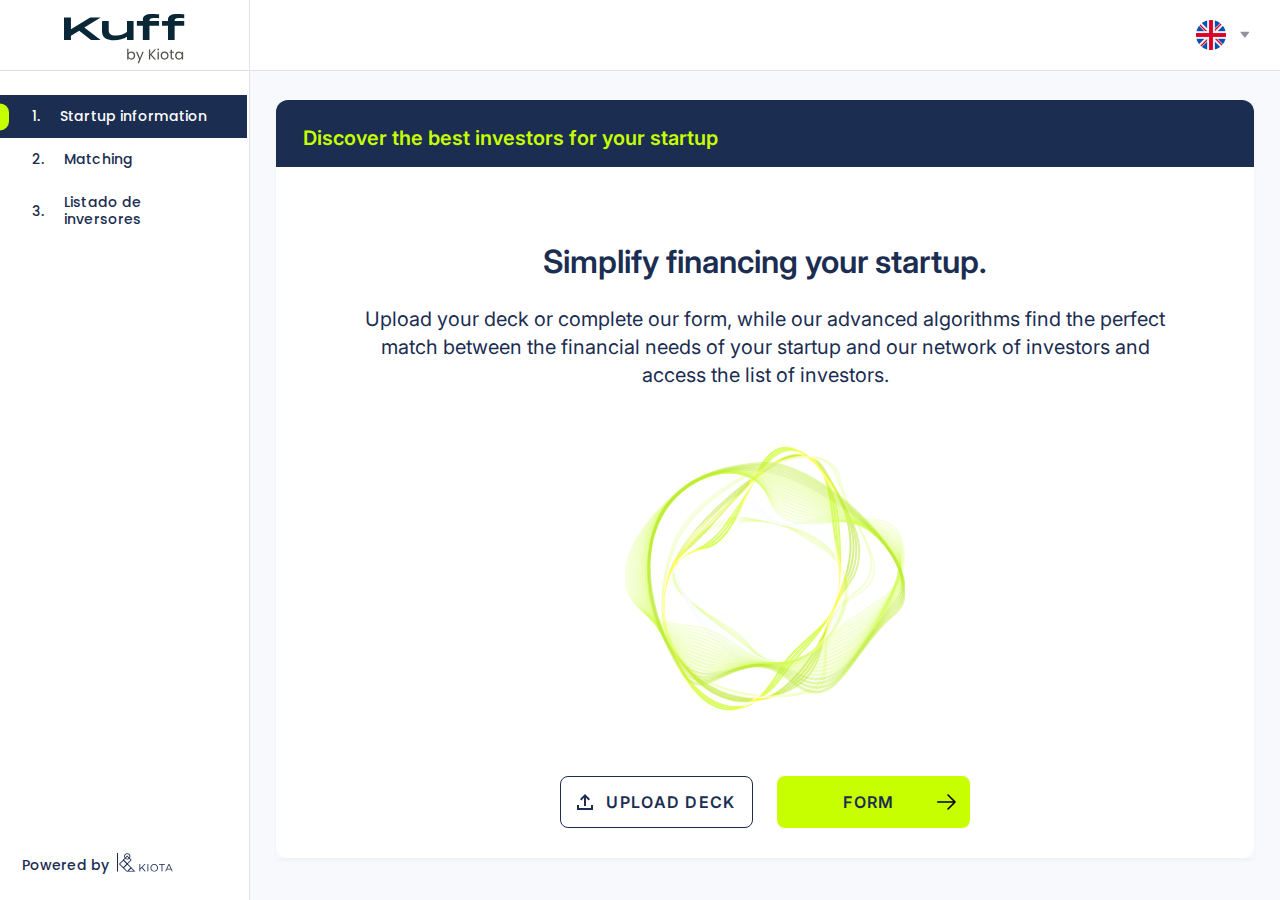
==== commit 03bc9d1a: "two pages" ====
--- a/index.html
+++ b/index.html
@@ -25,6 +25,9 @@
     <header class="header" id="header">
       <div class="autoContainer">
         <div class="header__inner">
+          <a href="#" class="logo">
+            <img src="./images/logo.svg" alt="logo">
+          </a>
           <div class="input input--select _language">
             <input type="hidden">
             <div class="input__container">
@@ -58,217 +61,116 @@
               </li>
             </ul>
           </div>
+          <div class="burger" id="menuBtn">
+            <span>
+            </span>
+          </div>
         </div>
       </div>
     </header>
-    <!-- #header end -->
+    <!-- #header end-->
+    <!-- #sidebar -->
+    <sidebar class="sidebar" id="menu">
+      <div class="sidebar__inner">
+        <div class="sidebar__inner-header">
+          <a href="#" class="logo">
+            <img src="./images/logo.svg" alt="logo">
+          </a>
+        </div>
+        <div class="sidebar__inner-group">
+          <a href="#" class="sidebar__link active">
+            <span>
+              1.
+            </span>
+            <span>
+              Startup information
+            </span>
+          </a>
+          <a href="#" class="sidebar__link">
+            <span>
+              2.
+            </span>
+            <span>
+              Matching
+            </span>
+          </a>
+          <a href="#" class="sidebar__link">
+            <span>
+              3.
+            </span>
+            <span>
+              Listado de inversores
+            </span>
+          </a>
+        </div>
+        <div class="sidebar__footer">
+          <div class="sidebar__footer-text">
+            Powered by
+          </div>
+          <div class="sidebar__footer-logo">
+            <img src="./images/sidebar-logo.svg" alt="logo">
+          </div>
+        </div>
+      </div>
+    </sidebar>
+    <!-- #sidebar end -->
     <div class="wrapper">
-      <!-- #container -->
+      <!-- #welcome -->
       <section class="container">
         <div class="container__inner">
           <div class="container__header">
-            <button class="button button--ico">
-              <span class="ico">
-                <svg width="16" height="16" viewBox="0 0 16 16" fill="none" xmlns="http://www.w3.org/2000/svg">
-                  <path d="M7 12V3.85L4.4 6.45L3 5L8 0L13 5L11.6 6.45L9 3.85V12H7ZM0 16V11H2V14H14V11H16V16H0Z"
-                    fill="currentCollor" />
-                </svg>
-              </span>
-            </button>
             <h5>
-              Information about your startup
+              Discover the best investors for your startup
             </h5>
-            <div class="tooltip">
-              <div class="tooltip__content">
-                <p>Check or complete information about your startup.
-                  It will be used to match with investors</p>
-                <span class="tooltip__content-shape">
-                  <img src="./images/icons/tooltip-shape.svg" alt="shape">
-                </span>
-              </div>
-              <button class="button button--ico tooltip__button">
-                <span class="ico">
-                  <svg width="21" height="21" viewBox="0 0 21 21" fill="none" xmlns="http://www.w3.org/2000/svg">
-                    <path
-                      d="M11.7115 15.75C11.7115 15.9896 11.6405 16.2239 11.5074 16.4231C11.3742 16.6223 11.185 16.7776 10.9636 16.8693C10.7423 16.961 10.4987 16.985 10.2636 16.9383C10.0286 16.8915 9.81275 16.7761 9.64332 16.6067C9.47388 16.4372 9.35849 16.2214 9.31174 15.9864C9.265 15.7513 9.28899 15.5077 9.38069 15.2864C9.47239 15.065 9.62767 14.8758 9.82691 14.7426C10.0261 14.6095 10.2604 14.5385 10.5 14.5385C10.8213 14.5385 11.1295 14.6661 11.3567 14.8933C11.5839 15.1205 11.7115 15.4287 11.7115 15.75ZM10.5 4.84615C8.27279 4.84615 6.46154 6.47668 6.46154 8.48077V8.88461C6.46154 9.09883 6.54664 9.30427 6.69811 9.45574C6.84958 9.60721 7.05502 9.69231 7.26923 9.69231C7.48345 9.69231 7.68889 9.60721 7.84036 9.45574C7.99183 9.30427 8.07693 9.09883 8.07693 8.88461V8.48077C8.07693 7.37019 9.16428 6.46154 10.5 6.46154C11.8357 6.46154 12.9231 7.37019 12.9231 8.48077C12.9231 9.59134 11.8357 10.5 10.5 10.5C10.2858 10.5 10.0803 10.5851 9.92888 10.7366C9.77741 10.888 9.69231 11.0935 9.69231 11.3077V12.1154C9.69231 12.3296 9.77741 12.535 9.92888 12.6865C10.0803 12.838 10.2858 12.9231 10.5 12.9231C10.7142 12.9231 10.9197 12.838 11.0711 12.6865C11.2226 12.535 11.3077 12.3296 11.3077 12.1154V12.0427C13.1492 11.7045 14.5385 10.2355 14.5385 8.48077C14.5385 6.47668 12.7272 4.84615 10.5 4.84615ZM21 10.5C21 12.5767 20.3842 14.6068 19.2304 16.3335C18.0767 18.0602 16.4368 19.406 14.5182 20.2007C12.5996 20.9954 10.4884 21.2034 8.45155 20.7982C6.41475 20.3931 4.54383 19.3931 3.07538 17.9246C1.60693 16.4562 0.606904 14.5852 0.201759 12.5484C-0.203385 10.5116 0.00454949 8.40045 0.799269 6.48182C1.59399 4.5632 2.9398 2.92332 4.66652 1.76957C6.39323 0.615814 8.4233 0 10.5 0C13.2839 0.00293982 15.9529 1.11013 17.9214 3.07862C19.8899 5.04712 20.9971 7.71613 21 10.5ZM19.3846 10.5C19.3846 8.74279 18.8635 7.02504 17.8873 5.56397C16.911 4.1029 15.5234 2.96414 13.9 2.29169C12.2765 1.61923 10.4901 1.44328 8.7667 1.7861C7.04325 2.12891 5.46017 2.97509 4.21763 4.21763C2.9751 5.46016 2.12892 7.04325 1.7861 8.7667C1.44329 10.4901 1.61923 12.2765 2.29169 13.9C2.96414 15.5234 4.10291 16.911 5.56398 17.8873C7.02504 18.8635 8.74279 19.3846 10.5 19.3846C12.8555 19.3819 15.1138 18.445 16.7794 16.7794C18.445 15.1138 19.3819 12.8555 19.3846 10.5Z"
-                      fill="currentCollor" />
-                  </svg>
-                </span>
-              </button>
-            </div>
           </div>
           <div class="container__content">
-            <button class="button button--primary">
-              <span>
-                FORM
-              </span>
-              <span class="ico">
-                <svg width="23" height="19" viewBox="0 0 23 19" fill="none" xmlns="http://www.w3.org/2000/svg">
-                  <path
-                    d="M12.7382 18.7214C12.6491 18.6332 12.5784 18.5284 12.5302 18.4131C12.482 18.2978 12.4572 18.1742 12.4572 18.0493C12.4572 17.9245 12.482 17.8009 12.5302 17.6855C12.5784 17.5702 12.6491 17.4655 12.7382 17.3772L19.7278 10.4498L0.958301 10.4498C0.704143 10.4498 0.460395 10.3497 0.280679 10.1716C0.100963 9.99345 -4.26266e-07 9.75183 -4.15253e-07 9.49989C-4.04241e-07 9.24795 0.100963 9.00633 0.280679 8.82818C0.460395 8.65004 0.704143 8.54995 0.958301 8.54995L19.7278 8.54996L12.7382 1.62254C12.5584 1.4443 12.4574 1.20254 12.4574 0.950464C12.4574 0.698385 12.5584 0.456631 12.7382 0.278384C12.918 0.100137 13.1619 -4.28158e-07 13.4162 -4.1892e-07C13.6705 -4.09682e-07 13.9144 0.100137 14.0942 0.278384L22.7189 8.82781C22.808 8.91603 22.8787 9.0208 22.927 9.13612C22.9752 9.25144 23 9.37506 23 9.49989C23 9.62473 22.9752 9.74834 22.927 9.86366C22.8787 9.97898 22.808 10.0837 22.7189 10.172L14.0942 18.7214C14.0052 18.8097 13.8995 18.8798 13.7832 18.9276C13.6669 18.9754 13.5422 19 13.4162 19C13.2903 19 13.1656 18.9754 13.0493 18.9276C12.9329 18.8798 12.8272 18.8097 12.7382 18.7214Z"
-                    fill="currentCollor" />
-                </svg>
-              </span>
-            </button>
-            <button class="button button--border">
-              <span class="ico">
-                <svg width="16" height="16" viewBox="0 0 16 16" fill="none" xmlns="http://www.w3.org/2000/svg">
-                  <path d="M7 12V3.85L4.4 6.45L3 5L8 0L13 5L11.6 6.45L9 3.85V12H7ZM0 16V11H2V14H14V11H16V16H0Z"
-                    fill="currentCollor" />
-                </svg>
-              </span>
-              <span>
-                upload deck
-              </span>
-            </button>
-            <div class="input__wrapper">
-              <label for="name">
-                Startup name
-                <span>
-                  *
-                </span>
-              </label>
-              <div class="input">
-                <input type="text" placeholder="Marie" id="name">
+            <div class="welcome">
+              <div class="welcome__box">
+                <h3>
+                  Simplify financing your startup.
+                </h3>
+                <p class="_lg">
+                  Upload your deck or complete our form, while our advanced algorithms find the perfect match between
+                  the
+                  financial needs of your startup and our network of investors and access the list of investors.
+                </p>
+              </div>
+              <div class="welcome__image">
+                <img src="./images/welcome.svg" alt="welcome">
+              </div>
+              <div class="welcome__group">
+                <button class="button button--border">
+                  <span class="ico">
+                    <svg width="16" height="16" viewBox="0 0 16 16" fill="none" xmlns="http://www.w3.org/2000/svg">
+                      <path d="M7 12V3.85L4.4 6.45L3 5L8 0L13 5L11.6 6.45L9 3.85V12H7ZM0 16V11H2V14H14V11H16V16H0Z"
+                        fill="currentCollor"></path>
+                    </svg>
+                  </span>
+                  <span>
+                    upload deck
+                  </span>
+                </button>
+                <button class="button button--primary">
+                  <span>
+                    FORM
+                  </span>
+                  <span class="ico">
+                    <svg width="23" height="19" viewBox="0 0 23 19" fill="none" xmlns="http://www.w3.org/2000/svg">
+                      <path
+                        d="M12.7382 18.7214C12.6491 18.6332 12.5784 18.5284 12.5302 18.4131C12.482 18.2978 12.4572 18.1742 12.4572 18.0493C12.4572 17.9245 12.482 17.8009 12.5302 17.6855C12.5784 17.5702 12.6491 17.4655 12.7382 17.3772L19.7278 10.4498L0.958301 10.4498C0.704143 10.4498 0.460395 10.3497 0.280679 10.1716C0.100963 9.99345 -4.26266e-07 9.75183 -4.15253e-07 9.49989C-4.04241e-07 9.24795 0.100963 9.00633 0.280679 8.82818C0.460395 8.65004 0.704143 8.54995 0.958301 8.54995L19.7278 8.54996L12.7382 1.62254C12.5584 1.4443 12.4574 1.20254 12.4574 0.950464C12.4574 0.698385 12.5584 0.456631 12.7382 0.278384C12.918 0.100137 13.1619 -4.28158e-07 13.4162 -4.1892e-07C13.6705 -4.09682e-07 13.9144 0.100137 14.0942 0.278384L22.7189 8.82781C22.808 8.91603 22.8787 9.0208 22.927 9.13612C22.9752 9.25144 23 9.37506 23 9.49989C23 9.62473 22.9752 9.74834 22.927 9.86366C22.8787 9.97898 22.808 10.0837 22.7189 10.172L14.0942 18.7214C14.0052 18.8097 13.8995 18.8798 13.7832 18.9276C13.6669 18.9754 13.5422 19 13.4162 19C13.2903 19 13.1656 18.9754 13.0493 18.9276C12.9329 18.8798 12.8272 18.8097 12.7382 18.7214Z"
+                        fill="currentCollor"></path>
+                    </svg>
+                  </span>
+                </button>
               </div>
             </div>
-            <div class="input__wrapper">
-              <label>
-                Country
-                <span>
-                  *
-                </span>
-              </label>
-              <div class="input input--select">
-                <input type="hidden">
-                <div class="input__container">
-                  <div class="input__selected">
-                  </div>
-                  <div class="input__container-ico">
-                    <span class="ico">
-                      <svg width="440" height="240" viewBox="0 0 440 240" fill="none">
-                        <path
-                          d="M9.76325 9.88357C-3.25442 22.9006 -3.25442 44.0072 9.76325 57.0239L172.836 219.937C198.876 245.951 241.07 245.941 267.096 219.917L430.106 56.9039C443.126 43.8872 443.126 22.7806 430.106 9.76325C417.09 -3.25442 395.983 -3.25442 382.966 9.76325L243.446 149.284C230.43 162.304 209.323 162.301 196.306 149.284L56.9036 9.88357C43.8862 -3.13409 22.7806 -3.13409 9.76325 9.88357Z"
-                          fill="currentCollor" />
-                      </svg>
-                    </span>
-                  </div>
-                </div>
-                <ul class="input__dropdown">
-                  <li class="input__dropdown-item" data-default data-value="sp">
-                    <span>
-                      España
-                    </span>
-                  </li>
-                  <li class="input__dropdown-item" data-value="en">
-                    <span>
-                      English
-                    </span>
-                  </li>
-                  <li class="input__dropdown-item" data-value="tr">
-                    <span>
-                      Turkish
-                    </span>
-                  </li>
-                </ul>
-              </div>
-            </div>
-            <div class="input__wrapper">
-              <label>
-                Description
-                <span>
-                  *
-                </span>
-              </label>
-              <div class="input">
-                <textarea
-                  placeholder="Marie is the psychometric analysis platform that allows you to discover, evaluate and predict the most promising entrepreneurs."></textarea>
-              </div>
-            </div>
-            <div class="input__wrapper">
-              <label>
-                Minimum ticket (€)
-                <span>
-                  *
-                </span>
-              </label>
-              <div class="input input--opacity">
-                <input type="text" placeholder="Ex: 10.000">
-              </div>
-            </div>
-            <div class="input__wrapper">
-              <label>
-                Minimum ticket (€)
-                <span>
-                  *
-                </span>
-              </label>
-              <div class="input input--select input--opacity">
-                <input type="hidden">
-                <div class="input__container">
-                  <div class="input__selected">
-                  </div>
-                  <div class="input__container-ico">
-                    <span class="ico">
-                      <svg width="440" height="240" viewBox="0 0 440 240" fill="none">
-                        <path
-                          d="M9.76325 9.88357C-3.25442 22.9006 -3.25442 44.0072 9.76325 57.0239L172.836 219.937C198.876 245.951 241.07 245.941 267.096 219.917L430.106 56.9039C443.126 43.8872 443.126 22.7806 430.106 9.76325C417.09 -3.25442 395.983 -3.25442 382.966 9.76325L243.446 149.284C230.43 162.304 209.323 162.301 196.306 149.284L56.9036 9.88357C43.8862 -3.13409 22.7806 -3.13409 9.76325 9.88357Z"
-                          fill="currentCollor" />
-                      </svg>
-                    </span>
-                  </div>
-                </div>
-                <ul class="input__dropdown">
-                  <li class="input__dropdown-item" data-default data-value="sp">
-                    <span>
-                      España
-                    </span>
-                  </li>
-                  <li class="input__dropdown-item" data-value="en">
-                    <span>
-                      English
-                    </span>
-                  </li>
-                  <li class="input__dropdown-item" data-value="tr">
-                    <span>
-                      Turkish
-                    </span>
-                  </li>
-                </ul>
-              </div>
-            </div>
-            <button class="button button--primary _sm">
-              <span>
-                send
-              </span>
-              <span class="ico">
-                <svg width="23" height="19" viewBox="0 0 23 19" fill="none" xmlns="http://www.w3.org/2000/svg">
-                  <path
-                    d="M12.7382 18.7214C12.6491 18.6332 12.5784 18.5284 12.5302 18.4131C12.482 18.2978 12.4572 18.1742 12.4572 18.0493C12.4572 17.9245 12.482 17.8009 12.5302 17.6855C12.5784 17.5702 12.6491 17.4655 12.7382 17.3772L19.7278 10.4498L0.958301 10.4498C0.704143 10.4498 0.460395 10.3497 0.280679 10.1716C0.100963 9.99345 -4.26266e-07 9.75183 -4.15253e-07 9.49989C-4.04241e-07 9.24795 0.100963 9.00633 0.280679 8.82818C0.460395 8.65004 0.704143 8.54995 0.958301 8.54995L19.7278 8.54996L12.7382 1.62254C12.5584 1.4443 12.4574 1.20254 12.4574 0.950464C12.4574 0.698385 12.5584 0.456631 12.7382 0.278384C12.918 0.100137 13.1619 -4.28158e-07 13.4162 -4.1892e-07C13.6705 -4.09682e-07 13.9144 0.100137 14.0942 0.278384L22.7189 8.82781C22.808 8.91603 22.8787 9.0208 22.927 9.13612C22.9752 9.25144 23 9.37506 23 9.49989C23 9.62473 22.9752 9.74834 22.927 9.86366C22.8787 9.97898 22.808 10.0837 22.7189 10.172L14.0942 18.7214C14.0052 18.8097 13.8995 18.8798 13.7832 18.9276C13.6669 18.9754 13.5422 19 13.4162 19C13.2903 19 13.1656 18.9754 13.0493 18.9276C12.9329 18.8798 12.8272 18.8097 12.7382 18.7214Z"
-                    fill="currentCollor" />
-                </svg>
-              </span>
-            </button>
-            <button class="button button--primary _icoLeft">
-              <span>
-                search file
-              </span>
-              <span class="ico">
-                <svg width="26" height="26" viewBox="0 0 26 26" fill="none" xmlns="http://www.w3.org/2000/svg">
-                  <path
-                    d="M23.1811 25.3158L14.5722 16.6947C13.8889 17.2421 13.1032 17.6754 12.215 17.9947C11.3268 18.314 10.3816 18.4737 9.37951 18.4737C6.89705 18.4737 4.7963 17.6125 3.07725 15.8901C1.3582 14.1677 0.498225 12.064 0.497314 9.57894C0.497314 7.09298 1.35729 4.98926 3.07725 3.26778C4.79721 1.54631 6.89796 0.685116 9.37951 0.684204C11.862 0.684204 13.9632 1.5454 15.6831 3.26778C17.4031 4.99017 18.2626 7.09389 18.2617 9.57894C18.2617 10.5824 18.1023 11.5289 17.7834 12.4184C17.4646 13.3079 17.0319 14.0947 16.4853 14.7789L25.0942 23.4L23.1811 25.3158ZM9.37951 15.7368C11.0876 15.7368 12.5398 15.1384 13.7359 13.9415C14.932 12.7446 15.5296 11.2904 15.5287 9.57894C15.5287 7.86841 14.9311 6.4147 13.7359 5.21778C12.5407 4.02087 11.0885 3.42196 9.37951 3.42105C7.6714 3.42105 6.21973 4.01996 5.0245 5.21778C3.82928 6.41561 3.23121 7.86933 3.2303 9.57894C3.2303 11.2895 3.82837 12.7436 5.0245 13.9415C6.22064 15.1393 7.67231 15.7377 9.37951 15.7368Z"
-                    fill="currentCollor" />
-                </svg>
-              </span>
-            </button>
           </div>
         </div>
       </section>
-      <!-- #container end -->
+      <!-- #welcome end -->
     </div>
-
   </div>
-  <!-- <script src="js/main.js"></script> -->
+  <script src="js/main.js"></script>
   <script src="js/customSelect.js"></script>
 </body>
 
--- a/css/main.css
+++ b/css/main.css
@@ -189,6 +189,7 @@
 }
 p._lg {
   font-size: 20px;
+  line-height: 1.4em;
 }
 
 :root {
@@ -303,7 +304,7 @@
   width: 100%;
   max-width: 1584px;
   margin: 0 auto;
-  padding: 70px 0 70px 200px;
+  padding: 70px 0 0 250px;
 }
 
 .input {
@@ -352,6 +353,7 @@
 }
 .input textarea {
   min-height: 74px;
+  line-height: 1.5em;
 }
 .input--opacity input::-webkit-input-placeholder {
   color: #D6D6D6;
@@ -381,6 +383,14 @@
   transition: all 0.2s ease-in-out 0s;
   -moz-transition: all 0.2s ease-in-out 0s;
   padding: 0.9em 3em 0.8em 1.1em;
+}
+.input--select .input__selected span {
+  -webkit-transition: all 0.2s ease-in-out 0s;
+  transition: all 0.2s ease-in-out 0s;
+  -moz-transition: all 0.2s ease-in-out 0s;
+}
+.input--select .input__selected:hover span {
+  opacity: 0.7;
 }
 .input--select .input__dropdown {
   position: absolute;
@@ -431,6 +441,7 @@
   width: 1.6em;
   height: 1.2em;
   color: #ccc;
+  pointer-events: none;
 }
 .input--select .input__container-ico::before {
   content: "";
@@ -452,8 +463,8 @@
   -webkit-transform: translateY(-50%);
           transform: translateY(-50%);
 }
-.input--select .input__container:hover {
-  opacity: 0.7;
+.input--select.active {
+  z-index: 2;
 }
 .input--select.active .input__selected {
   border-color: #000000;
@@ -497,6 +508,9 @@
   width: 100%;
   height: 100%;
 }
+.input--select._language .input__container {
+  cursor: pointer;
+}
 .input--select._language .input__container .ico {
   position: absolute;
   right: 0;
@@ -526,6 +540,10 @@
 }
 .input--select._language.active .input__dropdown {
   border-radius: 6px;
+}
+.input--select._language.active .input__container .ico {
+  -webkit-transform: translateY(-50%) rotate(180deg);
+          transform: translateY(-50%) rotate(180deg);
 }
 .input__wrapper {
   width: 100%;
@@ -642,292 +660,6 @@
   opacity: 0.5 !important;
 }
 
-.ratioImage {
-  position: relative;
-  padding-bottom: 65%;
-  width: 100%;
-}
-.ratioImage img {
-  position: absolute;
-  top: 0;
-  left: 0;
-  width: 100%;
-  height: 100%;
-  -o-object-fit: cover;
-     object-fit: cover;
-}
-.ratioImage--contain img {
-  -o-object-fit: contain;
-     object-fit: contain;
-}
-
-.badge {
-  border-radius: 100px;
-  padding: 0.3em 0.5em;
-  color: #000000;
-  font-style: normal;
-  font-weight: 500;
-  font-size: 15px;
-  line-height: 1;
-}
-
-.checkbox {
-  display: -webkit-inline-box;
-  display: -ms-inline-flexbox;
-  display: inline-flex;
-  position: relative;
-  font-size: 18px;
-  z-index: 0;
-}
-.checkbox input {
-  width: 1em;
-  height: 1em;
-  z-index: 1;
-  font-size: inherit;
-  opacity: 0;
-}
-.checkbox input:checked + span::before {
-  border-color: #000000;
-}
-.checkbox span {
-  position: absolute;
-  top: 0;
-  left: 0;
-  width: 100%;
-  height: 100%;
-}
-.checkbox span::after {
-  content: "";
-  position: absolute;
-  display: block;
-  top: 0;
-  left: 0;
-  width: 100%;
-  height: 100%;
-  border: 1.5px solid #000000;
-  -webkit-box-sizing: border-box;
-          box-sizing: border-box;
-}
-.checkbox span::before {
-  content: "";
-  position: absolute;
-  display: block;
-  top: 40%;
-  left: 50%;
-  width: 0.25em;
-  height: 0.5em;
-  border-bottom: 1.5px solid rgba(0, 0, 0, 0.2);
-  border-right: 1.5px solid rgba(0, 0, 0, 0.2);
-  -webkit-transition: 0.1s ease;
-  transition: 0.1s ease;
-  -webkit-transform: translate(-50%, -50%) rotate(45deg);
-          transform: translate(-50%, -50%) rotate(45deg);
-}
-.checkbox__outer {
-  display: -webkit-box;
-  display: -ms-flexbox;
-  display: flex;
-  -webkit-box-align: center;
-      -ms-flex-align: center;
-          align-items: center;
-}
-.checkbox__outer label {
-  color: #000000;
-  font-style: normal;
-  font-weight: 400;
-  font-size: 16px;
-  line-height: 1.4;
-  margin-left: 0.7em;
-}
-.checkbox__outer label a {
-  color: inherit;
-  font-style: normal;
-  font-weight: 400;
-  font-size: inherit;
-  text-decoration: underline;
-  -webkit-transition: 0.3s ease;
-  transition: 0.3s ease;
-}
-.checkbox__outer label a:hover {
-  opacity: 0.6;
-}
-
-.custIcon {
-  position: relative;
-  display: inline-block;
-  font-size: 16px;
-  height: 0.8em;
-  width: 0.8em;
-  color: inherit;
-}
-.custIcon--left::before {
-  content: "";
-  display: block;
-  position: absolute;
-  top: 50%;
-  left: 50%;
-  width: 75%;
-  height: 75%;
-  background: transparent;
-  border-left: 2px solid currentColor;
-  border-bottom: 2px solid currentColor;
-  -webkit-transform: translate(-25%, -50%) rotate(45deg);
-          transform: translate(-25%, -50%) rotate(45deg);
-}
-.custIcon--rtArr:after {
-  content: "";
-  display: block;
-  position: absolute;
-  top: 50%;
-  left: 50%;
-  width: 75%;
-  height: 75%;
-  background: transparent;
-  border-right: 2px solid currentColor;
-  border-top: 2px solid currentColor;
-  -webkit-transform: translate(-50%, -50%);
-          transform: translate(-50%, -50%);
-}
-.custIcon--rtArr::before {
-  content: "";
-  display: block;
-  position: absolute;
-  top: 50%;
-  left: 50%;
-  width: 100%;
-  height: 2px;
-  background: currentColor;
-  -webkit-transform: translate(-50%, -50%) rotate(-45deg);
-          transform: translate(-50%, -50%) rotate(-45deg);
-}
-.custIcon--right::before {
-  content: "";
-  display: block;
-  position: absolute;
-  top: 50%;
-  left: 50%;
-  width: 75%;
-  height: 75%;
-  background: transparent;
-  border-right: 2px solid currentColor;
-  border-top: 2px solid currentColor;
-  -webkit-transform: translate(-75%, -50%) rotate(45deg);
-          transform: translate(-75%, -50%) rotate(45deg);
-}
-.custIcon--up::before {
-  content: "";
-  position: absolute;
-  display: block;
-  top: 50%;
-  left: 50%;
-  border-bottom: 5px solid #7b8a8a;
-  border-right: 5px solid transparent;
-  border-left: 5px solid transparent;
-  -webkit-transform: translate(-50%, -50%);
-          transform: translate(-50%, -50%);
-  -webkit-transition: all 0.3s ease-in-out;
-  transition: all 0.3s ease-in-out;
-}
-.custIcon--down::before {
-  content: "";
-  position: absolute;
-  display: block;
-  top: 50%;
-  left: 50%;
-  border-top: 5px solid #7b8a8a;
-  border-right: 5px solid transparent;
-  border-left: 5px solid transparent;
-  -webkit-transform: translate(-50%, -50%);
-          transform: translate(-50%, -50%);
-  -webkit-transition: all 0.3s ease-in-out;
-  transition: all 0.3s ease-in-out;
-}
-.custIcon--cross:before, .custIcon--cross:after {
-  content: "";
-  display: block;
-  position: absolute;
-  top: 50%;
-  left: 50%;
-  width: 2px;
-  height: 100%;
-  background: #000000;
-}
-.custIcon--cross:before {
-  -webkit-transform: translate(-50%, -50%) rotate(45deg);
-          transform: translate(-50%, -50%) rotate(45deg);
-}
-.custIcon--cross:after {
-  -webkit-transform: translate(-50%, -50%) rotate(-45deg);
-          transform: translate(-50%, -50%) rotate(-45deg);
-}
-.custIcon--tick {
-  margin-right: 5px;
-}
-.custIcon--tick:after {
-  content: "";
-  display: block;
-  position: absolute;
-  top: 50%;
-  left: 50%;
-  width: 45%;
-  height: 80%;
-  border-bottom: 2px solid #000000;
-  border-right: 2px solid #000000;
-  -webkit-transform: translate(-50%, -50%) rotate(45deg);
-          transform: translate(-50%, -50%) rotate(45deg);
-}
-.custIcon--dots {
-  font-size: 5px;
-  width: 1em;
-  height: 1em;
-  border-radius: 50%;
-  background: #000000;
-  -webkit-transition: 0.2s ease-in;
-  transition: 0.2s ease-in;
-}
-.custIcon--dots:before, .custIcon--dots:after {
-  content: "";
-  display: block;
-  position: absolute;
-  top: 0;
-  width: 1em;
-  height: 1em;
-  border-radius: 50%;
-  background: inherit;
-  -webkit-transition: 0.2s ease-in;
-  transition: 0.2s ease-in;
-}
-.custIcon--dots:before {
-  left: calc(100% + 0.75em);
-}
-.custIcon--dots:after {
-  right: calc(100% + 0.75em);
-}
-.custIcon--dots.active {
-  width: 4.5em;
-  border-radius: 2px;
-}
-.custIcon--dots.active:before, .custIcon--dots.active:after {
-  opacity: 0;
-}
-.custIcon--rounded {
-  font-size: inherit;
-  width: 1em;
-  height: 1em;
-  border-radius: 50%;
-  background: #c7ff00;
-}
-.custIcon--rounded:after {
-  top: 45%;
-  width: 25%;
-  height: 50%;
-  border-color: #000000;
-}
-
-.noBreak {
-  white-space: nowrap;
-}
-
 .ico {
   display: -webkit-box;
   display: -ms-flexbox;
@@ -1005,21 +737,329 @@
   max-width: 340px;
   margin: 0 auto;
 }
+.tooltip:hover {
+  z-index: 6s;
+}
 .tooltip:hover .tooltip__content {
   -webkit-transform: translateX(-50%) scale(1);
           transform: translateX(-50%) scale(1);
   opacity: 1;
 }
 
+.ratioImage {
+  position: relative;
+  padding-bottom: 65%;
+  width: 100%;
+}
+.ratioImage img {
+  position: absolute;
+  top: 0;
+  left: 0;
+  width: 100%;
+  height: 100%;
+  -o-object-fit: cover;
+     object-fit: cover;
+}
+.ratioImage--contain img {
+  -o-object-fit: contain;
+     object-fit: contain;
+}
+
+.logo {
+  display: -webkit-box;
+  display: -ms-flexbox;
+  display: flex;
+  -webkit-box-align: center;
+      -ms-flex-align: center;
+          align-items: center;
+  -webkit-box-pack: center;
+      -ms-flex-pack: center;
+          justify-content: center;
+  font-size: 20px;
+  width: 6.05em;
+}
+.logo img {
+  width: 100%;
+  -o-object-fit: contain;
+     object-fit: contain;
+}
+
+.badge {
+  border-radius: 100px;
+  padding: 0.3em 0.5em;
+  color: #000000;
+  font-style: normal;
+  font-weight: 500;
+  font-size: 15px;
+  line-height: 1;
+}
+
+.checkbox {
+  display: -webkit-inline-box;
+  display: -ms-inline-flexbox;
+  display: inline-flex;
+  position: relative;
+  font-size: 18px;
+  z-index: 0;
+}
+.checkbox input {
+  width: 1em;
+  height: 1em;
+  z-index: 1;
+  font-size: inherit;
+  opacity: 0;
+}
+.checkbox input:checked + span::before {
+  border-color: #000000;
+}
+.checkbox span {
+  position: absolute;
+  top: 0;
+  left: 0;
+  width: 100%;
+  height: 100%;
+}
+.checkbox span::after {
+  content: "";
+  position: absolute;
+  display: block;
+  top: 0;
+  left: 0;
+  width: 100%;
+  height: 100%;
+  border: 1.5px solid #000000;
+  -webkit-box-sizing: border-box;
+          box-sizing: border-box;
+}
+.checkbox span::before {
+  content: "";
+  position: absolute;
+  display: block;
+  top: 40%;
+  left: 50%;
+  width: 0.25em;
+  height: 0.5em;
+  border-bottom: 1.5px solid rgba(0, 0, 0, 0.2);
+  border-right: 1.5px solid rgba(0, 0, 0, 0.2);
+  -webkit-transition: 0.1s ease;
+  transition: 0.1s ease;
+  -webkit-transform: translate(-50%, -50%) rotate(45deg);
+          transform: translate(-50%, -50%) rotate(45deg);
+}
+.checkbox__outer {
+  display: -webkit-box;
+  display: -ms-flexbox;
+  display: flex;
+  -webkit-box-align: center;
+      -ms-flex-align: center;
+          align-items: center;
+}
+.checkbox__outer label {
+  color: #000000;
+  font-style: normal;
+  font-weight: 400;
+  font-size: 16px;
+  line-height: 1.4;
+  margin-left: 0.7em;
+}
+.checkbox__outer label a {
+  color: inherit;
+  font-style: normal;
+  font-weight: 400;
+  font-size: inherit;
+  text-decoration: underline;
+  -webkit-transition: 0.3s ease;
+  transition: 0.3s ease;
+}
+.checkbox__outer label a:hover {
+  opacity: 0.6;
+}
+
+.custIcon {
+  position: relative;
+  display: inline-block;
+  font-size: 16px;
+  height: 0.8em;
+  width: 0.8em;
+  color: inherit;
+}
+.custIcon--left::before {
+  content: "";
+  display: block;
+  position: absolute;
+  top: 50%;
+  left: 50%;
+  width: 75%;
+  height: 75%;
+  background: transparent;
+  border-left: 2px solid currentColor;
+  border-bottom: 2px solid currentColor;
+  -webkit-transform: translate(-25%, -50%) rotate(45deg);
+          transform: translate(-25%, -50%) rotate(45deg);
+}
+.custIcon--rtArr:after {
+  content: "";
+  display: block;
+  position: absolute;
+  top: 50%;
+  left: 50%;
+  width: 75%;
+  height: 75%;
+  background: transparent;
+  border-right: 2px solid currentColor;
+  border-top: 2px solid currentColor;
+  -webkit-transform: translate(-50%, -50%);
+          transform: translate(-50%, -50%);
+}
+.custIcon--rtArr::before {
+  content: "";
+  display: block;
+  position: absolute;
+  top: 50%;
+  left: 50%;
+  width: 100%;
+  height: 2px;
+  background: currentColor;
+  -webkit-transform: translate(-50%, -50%) rotate(-45deg);
+          transform: translate(-50%, -50%) rotate(-45deg);
+}
+.custIcon--right::before {
+  content: "";
+  display: block;
+  position: absolute;
+  top: 50%;
+  left: 50%;
+  width: 75%;
+  height: 75%;
+  background: transparent;
+  border-right: 2px solid currentColor;
+  border-top: 2px solid currentColor;
+  -webkit-transform: translate(-75%, -50%) rotate(45deg);
+          transform: translate(-75%, -50%) rotate(45deg);
+}
+.custIcon--up::before {
+  content: "";
+  position: absolute;
+  display: block;
+  top: 50%;
+  left: 50%;
+  border-bottom: 5px solid #7b8a8a;
+  border-right: 5px solid transparent;
+  border-left: 5px solid transparent;
+  -webkit-transform: translate(-50%, -50%);
+          transform: translate(-50%, -50%);
+  -webkit-transition: all 0.3s ease-in-out;
+  transition: all 0.3s ease-in-out;
+}
+.custIcon--down::before {
+  content: "";
+  position: absolute;
+  display: block;
+  top: 50%;
+  left: 50%;
+  border-top: 5px solid #7b8a8a;
+  border-right: 5px solid transparent;
+  border-left: 5px solid transparent;
+  -webkit-transform: translate(-50%, -50%);
+          transform: translate(-50%, -50%);
+  -webkit-transition: all 0.3s ease-in-out;
+  transition: all 0.3s ease-in-out;
+}
+.custIcon--cross:before, .custIcon--cross:after {
+  content: "";
+  display: block;
+  position: absolute;
+  top: 50%;
+  left: 50%;
+  width: 2px;
+  height: 100%;
+  background: #000000;
+}
+.custIcon--cross:before {
+  -webkit-transform: translate(-50%, -50%) rotate(45deg);
+          transform: translate(-50%, -50%) rotate(45deg);
+}
+.custIcon--cross:after {
+  -webkit-transform: translate(-50%, -50%) rotate(-45deg);
+          transform: translate(-50%, -50%) rotate(-45deg);
+}
+.custIcon--tick {
+  margin-right: 5px;
+}
+.custIcon--tick:after {
+  content: "";
+  display: block;
+  position: absolute;
+  top: 50%;
+  left: 50%;
+  width: 45%;
+  height: 80%;
+  border-bottom: 2px solid #000000;
+  border-right: 2px solid #000000;
+  -webkit-transform: translate(-50%, -50%) rotate(45deg);
+          transform: translate(-50%, -50%) rotate(45deg);
+}
+.custIcon--dots {
+  font-size: 5px;
+  width: 1em;
+  height: 1em;
+  border-radius: 50%;
+  background: #000000;
+  -webkit-transition: 0.2s ease-in;
+  transition: 0.2s ease-in;
+}
+.custIcon--dots:before, .custIcon--dots:after {
+  content: "";
+  display: block;
+  position: absolute;
+  top: 0;
+  width: 1em;
+  height: 1em;
+  border-radius: 50%;
+  background: inherit;
+  -webkit-transition: 0.2s ease-in;
+  transition: 0.2s ease-in;
+}
+.custIcon--dots:before {
+  left: calc(100% + 0.75em);
+}
+.custIcon--dots:after {
+  right: calc(100% + 0.75em);
+}
+.custIcon--dots.active {
+  width: 4.5em;
+  border-radius: 2px;
+}
+.custIcon--dots.active:before, .custIcon--dots.active:after {
+  opacity: 0;
+}
+.custIcon--rounded {
+  font-size: inherit;
+  width: 1em;
+  height: 1em;
+  border-radius: 50%;
+  background: #c7ff00;
+}
+.custIcon--rounded:after {
+  top: 45%;
+  width: 25%;
+  height: 50%;
+  border-color: #000000;
+}
+
+.noBreak {
+  white-space: nowrap;
+}
+
 .footer {
   margin-top: auto;
 }
 .header {
-  position: absolute;
+  position: fixed;
   top: 0;
   left: 0;
   width: 100%;
-  z-index: 1;
+  z-index: 5;
   -webkit-transition: 0.2s ease-out;
   transition: 0.2s ease-out;
   -webkit-transition-property: opacity, padding, -webkit-transform;
@@ -1055,6 +1095,148 @@
   -webkit-transition-duration: 0.5s;
           transition-duration: 0.5s;
 }
+.header .logo {
+  display: none;
+}
+
+.sidebar {
+  position: fixed;
+  left: 0;
+  top: 0;
+  z-index: 6;
+  width: 250px;
+  height: 100%;
+  background: #fff;
+  border-right: 1px solid #e2e2ea;
+  display: -webkit-box;
+  display: -ms-flexbox;
+  display: flex;
+  -webkit-box-orient: vertical;
+  -webkit-box-direction: normal;
+      -ms-flex-direction: column;
+          flex-direction: column;
+}
+.sidebar__inner {
+  display: -webkit-box;
+  display: -ms-flexbox;
+  display: flex;
+  -webkit-box-orient: vertical;
+  -webkit-box-direction: normal;
+      -ms-flex-direction: column;
+          flex-direction: column;
+  gap: 24px;
+  -webkit-box-flex: 1;
+      -ms-flex: 1;
+          flex: 1;
+}
+.sidebar__inner-header {
+  display: -webkit-box;
+  display: -ms-flexbox;
+  display: flex;
+  -webkit-box-align: center;
+      -ms-flex-align: center;
+          align-items: center;
+  -webkit-box-pack: center;
+      -ms-flex-pack: center;
+          justify-content: center;
+  padding: 14px 0 6px;
+  border-bottom: 1px solid #e2e2ea;
+}
+.sidebar__inner-group {
+  display: -webkit-box;
+  display: -ms-flexbox;
+  display: flex;
+  -webkit-box-orient: vertical;
+  -webkit-box-direction: normal;
+      -ms-flex-direction: column;
+          flex-direction: column;
+  padding-right: 2px;
+}
+.sidebar__link {
+  color: #1b2d51;
+  font-weight: 500;
+  font-family: "Poppins", sans-serif;
+  padding: 0.94em 2em 0.94em 2.28em;
+  letter-spacing: 0.1px;
+  display: -webkit-box;
+  display: -ms-flexbox;
+  display: flex;
+  -webkit-box-align: center;
+      -ms-flex-align: center;
+          align-items: center;
+  gap: 20px;
+  line-height: 1.2;
+  position: relative;
+  -webkit-transition: all 0.2s ease-in-out 0s;
+  transition: all 0.2s ease-in-out 0s;
+  -moz-transition: all 0.2s ease-in-out 0s;
+}
+.sidebar__link:hover {
+  background: rgba(27, 45, 81, 0.1);
+}
+.sidebar__link::before {
+  content: "";
+  width: 9px;
+  height: calc(100% - 16px);
+  position: absolute;
+  left: 0;
+  top: 50%;
+  -webkit-transform: translateY(-50%);
+          transform: translateY(-50%);
+  background-color: #c7ff00;
+  border-radius: 0 10px 10px 0;
+  opacity: 0;
+  -webkit-transition: all 0.2s ease-in-out 0s;
+  transition: all 0.2s ease-in-out 0s;
+  -moz-transition: all 0.2s ease-in-out 0s;
+}
+.sidebar__link.active {
+  background: #1b2d51;
+  color: #fff;
+}
+.sidebar__link.active:hover {
+  color: #c7ff00;
+}
+.sidebar__link.active::before {
+  opacity: 1;
+}
+.sidebar__footer {
+  margin-top: auto;
+  padding: 22px;
+  display: -webkit-box;
+  display: -ms-flexbox;
+  display: flex;
+  -webkit-box-align: center;
+      -ms-flex-align: center;
+          align-items: center;
+  gap: 8px;
+}
+.sidebar__footer-logo {
+  display: -webkit-box;
+  display: -ms-flexbox;
+  display: flex;
+  -webkit-box-align: center;
+      -ms-flex-align: center;
+          align-items: center;
+  -webkit-box-pack: center;
+      -ms-flex-pack: center;
+          justify-content: center;
+  font-size: 20px;
+  width: 2.8em;
+  padding-bottom: 6px;
+}
+.sidebar__footer-logo img {
+  width: 100%;
+  -o-object-fit: contain;
+     object-fit: contain;
+}
+.sidebar__footer-text {
+  font-weight: 500;
+  font-family: "Poppins", sans-serif;
+  color: #1b2d51;
+  letter-spacing: 0.1px;
+  line-height: 1.2;
+}
 
 .burger {
   cursor: pointer;
@@ -1063,7 +1245,7 @@
   font-size: 10px;
   width: 2.6em;
   height: 2em;
-  color: #fff;
+  color: #1b2d51;
   background: transparent;
   -webkit-transition: 0.2s ease;
   transition: 0.2s ease;
@@ -1098,9 +1280,6 @@
 .burger:hover {
   opacity: 0.8;
 }
-.burger.active {
-  color: #c7ff00;
-}
 .burger.active::before {
   top: 50%;
   -webkit-transform: translate(-50%, -50%) rotate(45deg);
@@ -1144,8 +1323,13 @@
   color: #fff;
 }
 .container__content {
-  padding: 46px 28px;
+  padding: 0 28px;
   background: #fff;
+  gap: 20px;
+  border-radius: 0 0 12px 12px;
+}
+
+.welcome {
   display: -webkit-box;
   display: -ms-flexbox;
   display: flex;
@@ -1153,35 +1337,342 @@
   -webkit-box-direction: normal;
       -ms-flex-direction: column;
           flex-direction: column;
+  gap: 55px;
+  padding: 76px 0 30px;
+}
+.welcome__box {
+  display: -webkit-box;
+  display: -ms-flexbox;
+  display: flex;
+  -webkit-box-orient: vertical;
+  -webkit-box-direction: normal;
+      -ms-flex-direction: column;
+          flex-direction: column;
+  gap: 24px;
+  text-align: center;
+  max-width: 810px;
+  margin: 0 auto;
+}
+.welcome__image {
+  display: -webkit-box;
+  display: -ms-flexbox;
+  display: flex;
+  -webkit-box-align: center;
+      -ms-flex-align: center;
+          align-items: center;
+  -webkit-box-pack: center;
+      -ms-flex-pack: center;
+          justify-content: center;
+  width: 100%;
+  max-width: 280px;
+  margin: 0 auto 8px;
+}
+.welcome__image img {
+  width: 100%;
+  -o-object-fit: contain;
+     object-fit: contain;
+}
+.welcome__group {
+  display: -webkit-box;
+  display: -ms-flexbox;
+  display: flex;
+  -webkit-box-pack: center;
+      -ms-flex-pack: center;
+          justify-content: center;
+  gap: 24px;
+}
+
+.form {
+  padding: 38px 0 30px;
+  display: -webkit-box;
+  display: -ms-flexbox;
+  display: flex;
+  -webkit-box-orient: vertical;
+  -webkit-box-direction: normal;
+      -ms-flex-direction: column;
+          flex-direction: column;
+  gap: 22px;
+}
+.form__row {
+  display: -webkit-box;
+  display: -ms-flexbox;
+  display: flex;
+  gap: 14px;
+}
+.form__row._space {
+  margin: 6px 0 2px;
+}
+.form__row._spaceLg {
+  margin-bottom: 18px;
+}
+.form__row .input__wrapper {
+  width: calc(25% - 7px);
+}
+.form__row .input__wrapper._lg {
+  width: calc(50% - 7px);
+}
+.form__row .input textarea::-webkit-scrollbar {
+  display: none;
+}
+.form__footer {
+  display: -webkit-box;
+  display: -ms-flexbox;
+  display: flex;
+  -webkit-box-orient: vertical;
+  -webkit-box-direction: normal;
+      -ms-flex-direction: column;
+          flex-direction: column;
+  gap: 14px;
+}
+.form__footer p {
+  font-weight: 600;
+}
+.form__footer .button--primary {
+  min-width: 146px;
+  padding: 0.9em 1.5em;
+  -webkit-box-pack: end;
+      -ms-flex-pack: end;
+          justify-content: flex-end;
+  gap: 17px;
+}
+.form__footer .button--primary .ico {
+  position: unset;
+  -webkit-transform: unset;
+          transform: unset;
+}
+.form__footer-group {
+  display: -webkit-box;
+  display: -ms-flexbox;
+  display: flex;
+  -webkit-box-pack: justify;
+      -ms-flex-pack: justify;
+          justify-content: space-between;
   gap: 20px;
-  -webkit-box-align: start;
-      -ms-flex-align: start;
-          align-items: flex-start;
-  border-radius: 0 0 12px 12px;
-}
-
+}
+
+@media (max-width: 1280px) {
+  .container {
+    padding: 30px 26px;
+  }
+}
 @media (max-width: 1160px) {
-  .autoContainer {
-    padding: 0 40px;
-  }
-}
-@media (max-width: 1025px) {
-  .autoContainer {
-    padding: 0 30px;
+  h1 {
+    font-size: 46px;
+  }
+  h2 {
+    font-size: 44px;
+  }
+  h2._sm {
+    font-size: 36px;
+  }
+  h3 {
+    font-size: 28px;
+  }
+  p._lg {
+    font-size: 18px;
+  }
+  .wrapper {
+    padding: 70px 0 0 0;
+  }
+  .header {
+    padding: 15px 0;
+  }
+  .header__inner .burger {
+    display: block;
+  }
+  .header .logo {
+    display: -webkit-box;
+    display: -ms-flexbox;
+    display: flex;
+    margin-right: auto;
+    font-size: 16px;
+  }
+  .sidebar {
+    opacity: 0;
+    -webkit-transform: translate(100%);
+            transform: translate(100%);
+    top: 71px;
+    height: calc(100% - 71px);
+    width: 100%;
+    background: rgba(0, 0, 0, 0.3);
+    -webkit-backdrop-filter: blur(4px);
+            backdrop-filter: blur(4px);
+    padding: unset;
+    pointer-events: none;
+    -webkit-transition: all 0s ease 0.25s, opacity 0.2s ease-in-out 0s;
+    transition: all 0s ease 0.25s, opacity 0.2s ease-in-out 0s;
+  }
+  .sidebar__inner {
+    padding: 30px 0 22px;
+    position: absolute;
+    width: 250px;
+    height: 100%;
+    top: 0;
+    left: 0;
+    opacity: 0;
+    background: #fff;
+    -webkit-transition: 0.15s ease-in-out 0s;
+    transition: 0.15s ease-in-out 0s;
+    -webkit-transform: translate(-100%);
+            transform: translate(-100%);
+  }
+  .sidebar__inner-header {
+    display: none;
+  }
+  .sidebar__footer {
+    padding: 0 22px;
+  }
+  .sidebar.active {
+    pointer-events: all;
+    -webkit-transform: translate(0);
+            transform: translate(0);
+    opacity: 1;
+    -webkit-transition: opacity 0.3s ease-in-out;
+    transition: opacity 0.3s ease-in-out;
+  }
+  .sidebar.active .sidebar__inner {
+    opacity: 1;
+    -webkit-transition: 0.3s ease-in-out 0.05s;
+    transition: 0.3s ease-in-out 0.05s;
+    -webkit-transform: translate(0);
+            transform: translate(0);
+  }
+  .welcome {
+    padding: 50px 0 30px;
   }
 }
 @media (max-width: 940px) {
-  .autoContainer {
-    padding: 0 25px;
-  }
-}
-@media (max-width: 768px) {
-  .autoContainer {
-    padding: 0 15px;
+  h1 {
+    font-size: 40px;
+  }
+  h2 {
+    font-size: 38px;
+  }
+  h2._sm {
+    font-size: 30px;
+  }
+  h3 {
+    font-size: 24px;
+  }
+  h4 {
+    font-size: 22px;
+  }
+  h5 {
+    font-size: 18px;
+  }
+  p._lg {
+    font-size: 16px;
+  }
+  .container {
+    padding: 26px 20px;
+  }
+  .container__header {
+    padding: 24px 20px 15px;
+  }
+  .container__content {
+    padding: 0 20px;
+  }
+  .welcome {
+    padding: 30px 0 30px;
+    gap: 40px;
+  }
+  .welcome__box {
+    gap: 18px;
+  }
+  .form {
+    padding: 30px 0;
+  }
+}
+@media (max-width: 860px) {
+  .form {
+    gap: 20px;
+  }
+  .form__row {
+    -ms-flex-wrap: wrap;
+        flex-wrap: wrap;
+    gap: 20px 14px;
+  }
+  .form__row .input__wrapper {
+    width: calc(50% - 14px);
+  }
+  .form__row .input__wrapper._lg {
+    width: 100%;
+  }
+  .form__row._space {
+    margin: 0;
+  }
+  .form__row._spaceLg {
+    margin-bottom: 10px;
   }
 }
 @media (max-width: 580px) {
-  ._hideMob {
-    display: none;
+  h1 {
+    font-size: 34px;
+  }
+  h2 {
+    font-size: 30px;
+  }
+  h2._sm {
+    font-size: 26px;
+  }
+  h3 {
+    font-size: 22px;
+  }
+  h4 {
+    font-size: 20px;
+  }
+  h5 {
+    font-size: 16px;
+  }
+  h6 {
+    font-size: 14px;
+  }
+  p._lg {
+    font-size: 14px;
+  }
+  .container {
+    padding: 20px 16px;
+  }
+  .container__header {
+    padding: 20px 16px 14px;
+  }
+  .container__content {
+    padding: 0 16px;
+  }
+  .welcome__group {
+    gap: 20px;
+  }
+  .welcome__group .button {
+    font-size: 14px;
+    min-width: 172px;
+  }
+  .form__row .input__wrapper {
+    width: 100%;
+  }
+  .form__footer .button {
+    font-size: 14px;
+  }
+}
+@media (max-width: 460px) {
+  .welcome__group {
+    -webkit-box-orient: vertical;
+    -webkit-box-direction: normal;
+        -ms-flex-direction: column;
+            flex-direction: column;
+  }
+  .form__footer-group {
+    -webkit-box-orient: vertical;
+    -webkit-box-direction: normal;
+        -ms-flex-direction: column;
+            flex-direction: column;
+    gap: 16px;
+  }
+  .form__footer .button {
+    -webkit-box-pack: center;
+        -ms-flex-pack: center;
+            justify-content: center;
+  }
+  .form__footer .button--primary {
+    padding: 0.9em 1.5em 0.9em 2.2em;
   }
 }